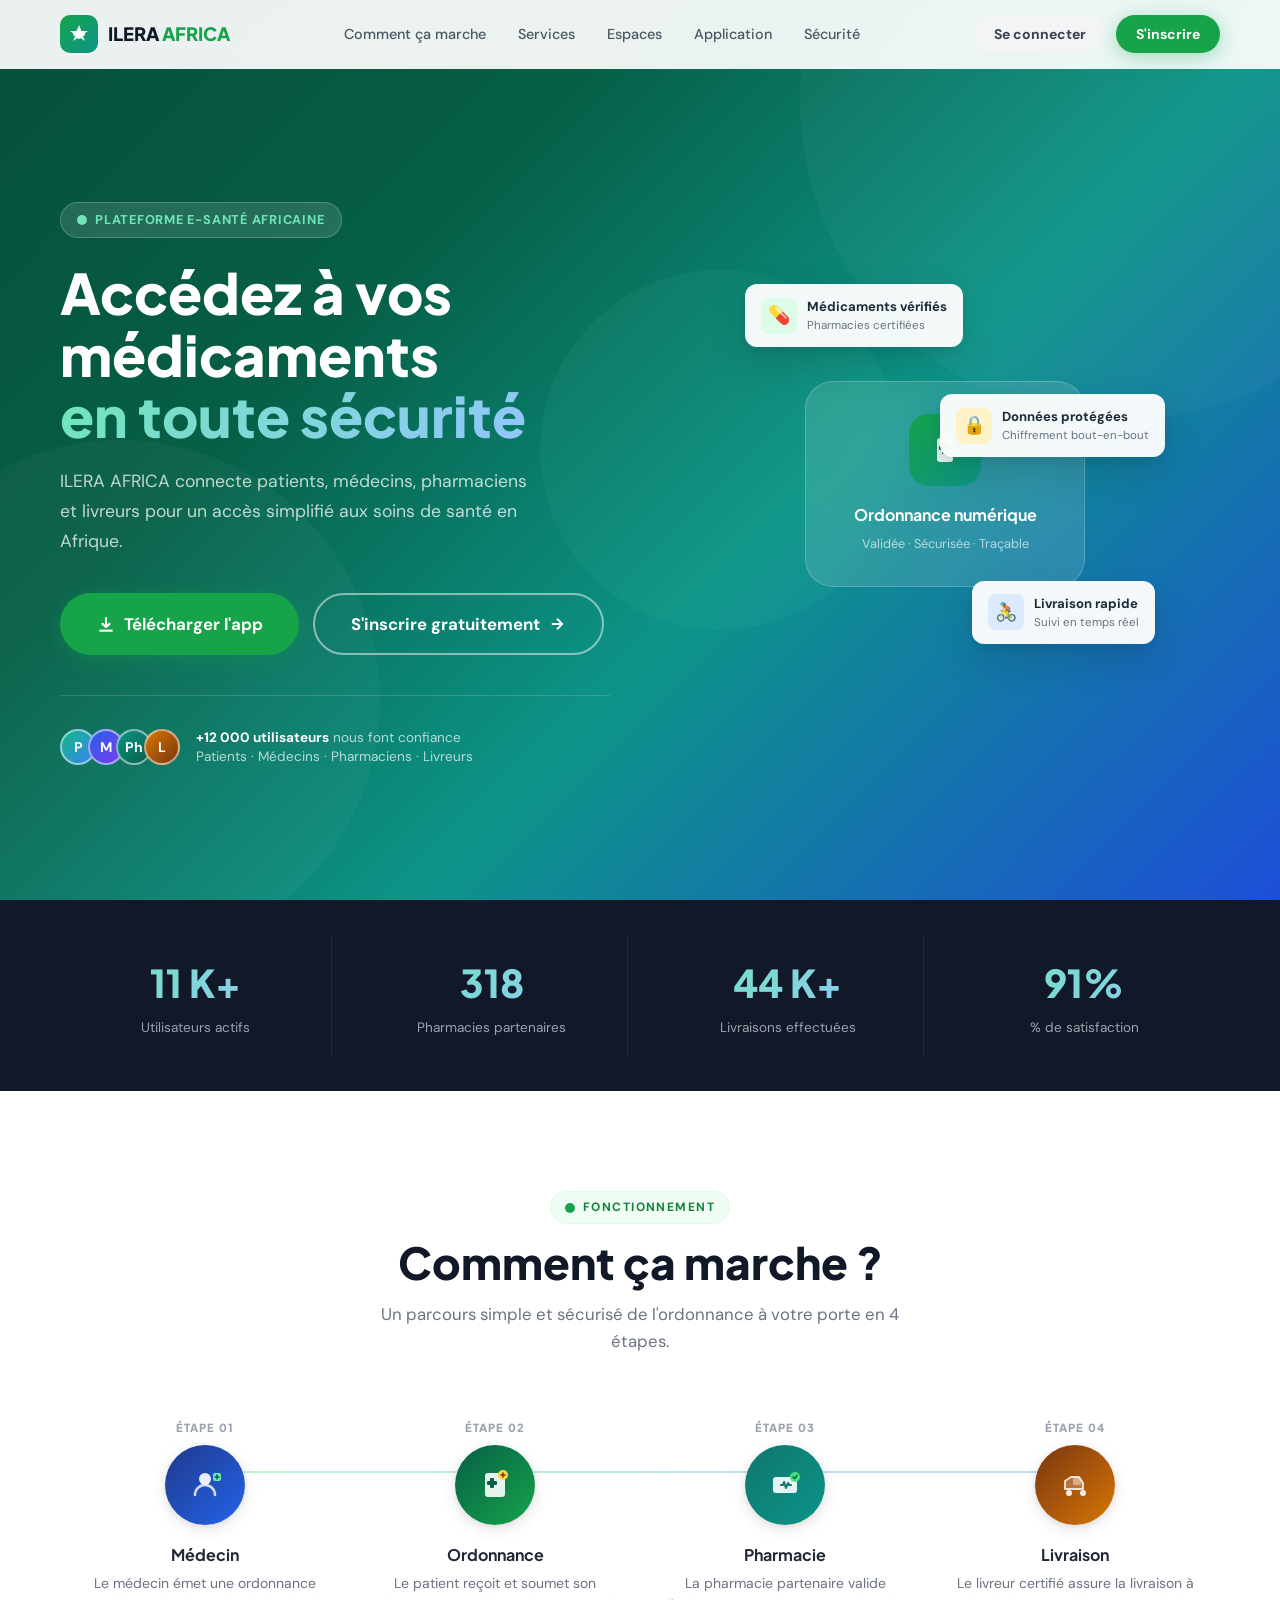
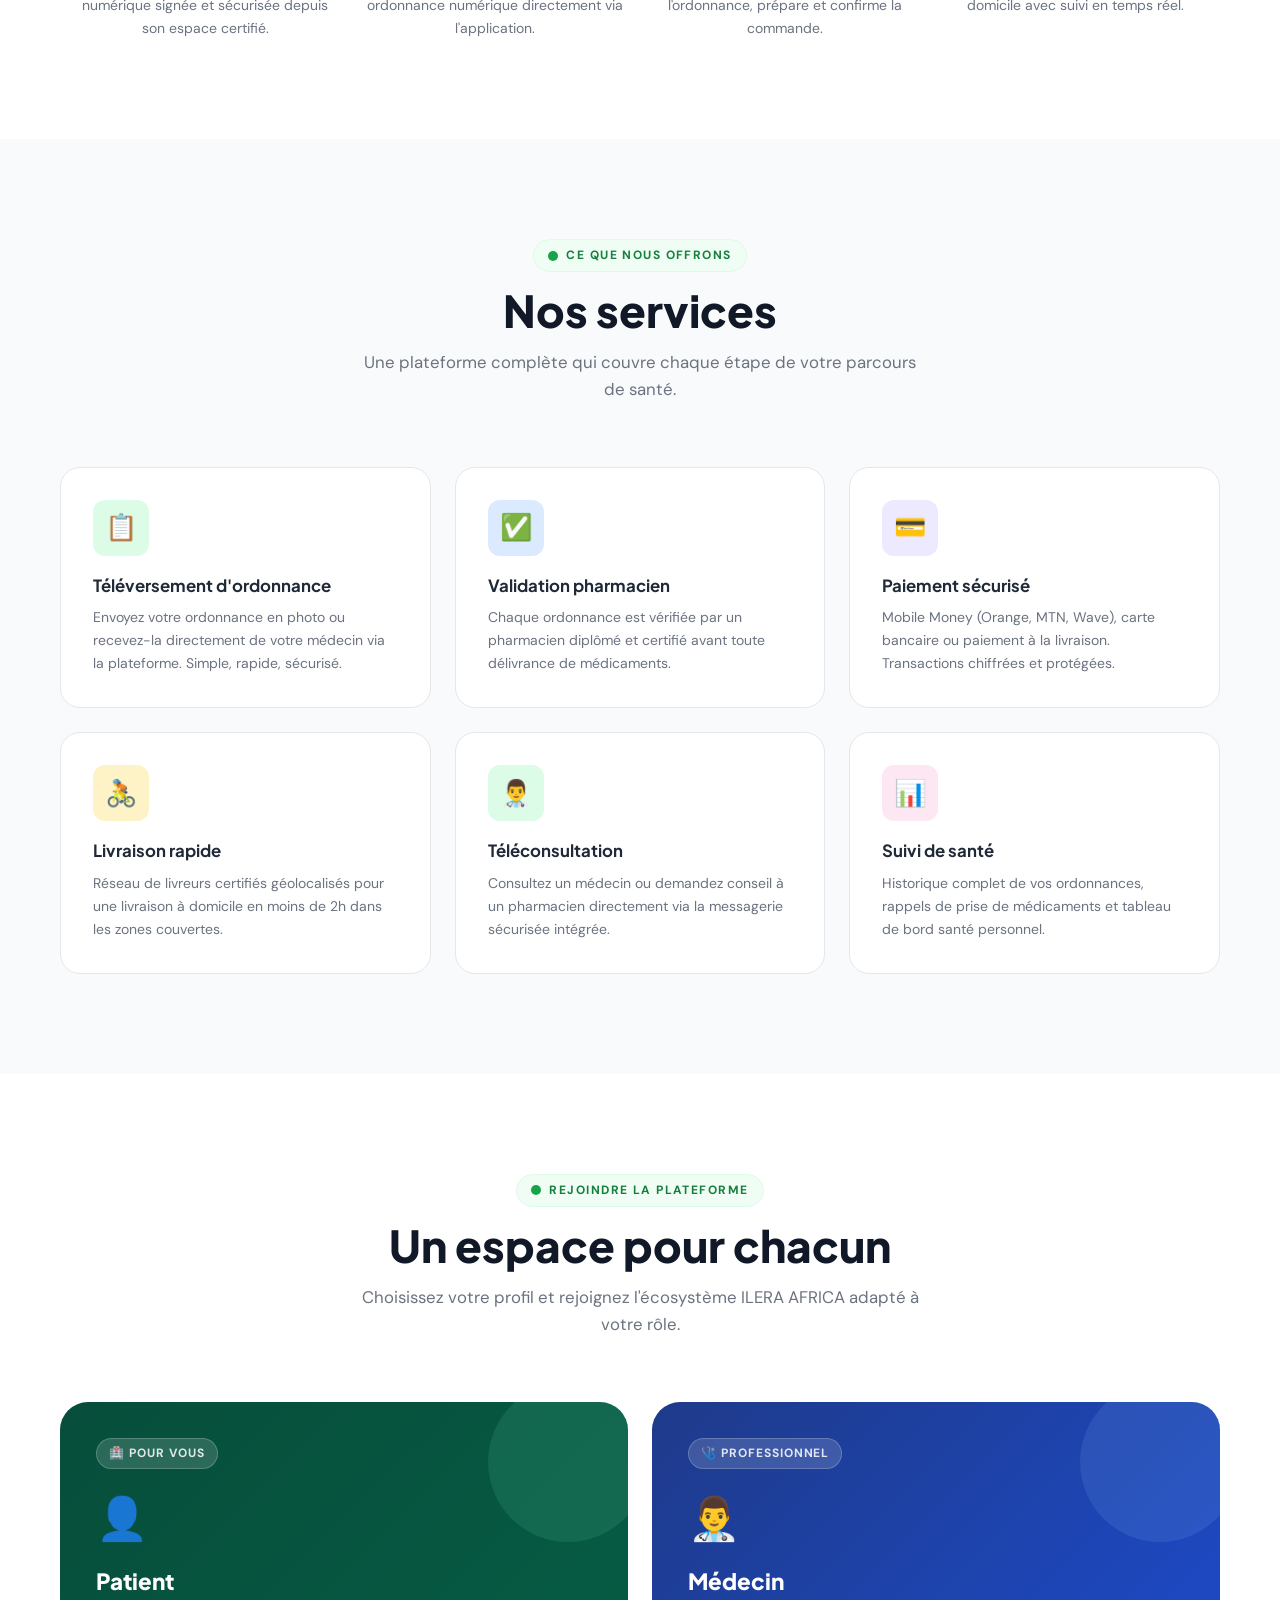
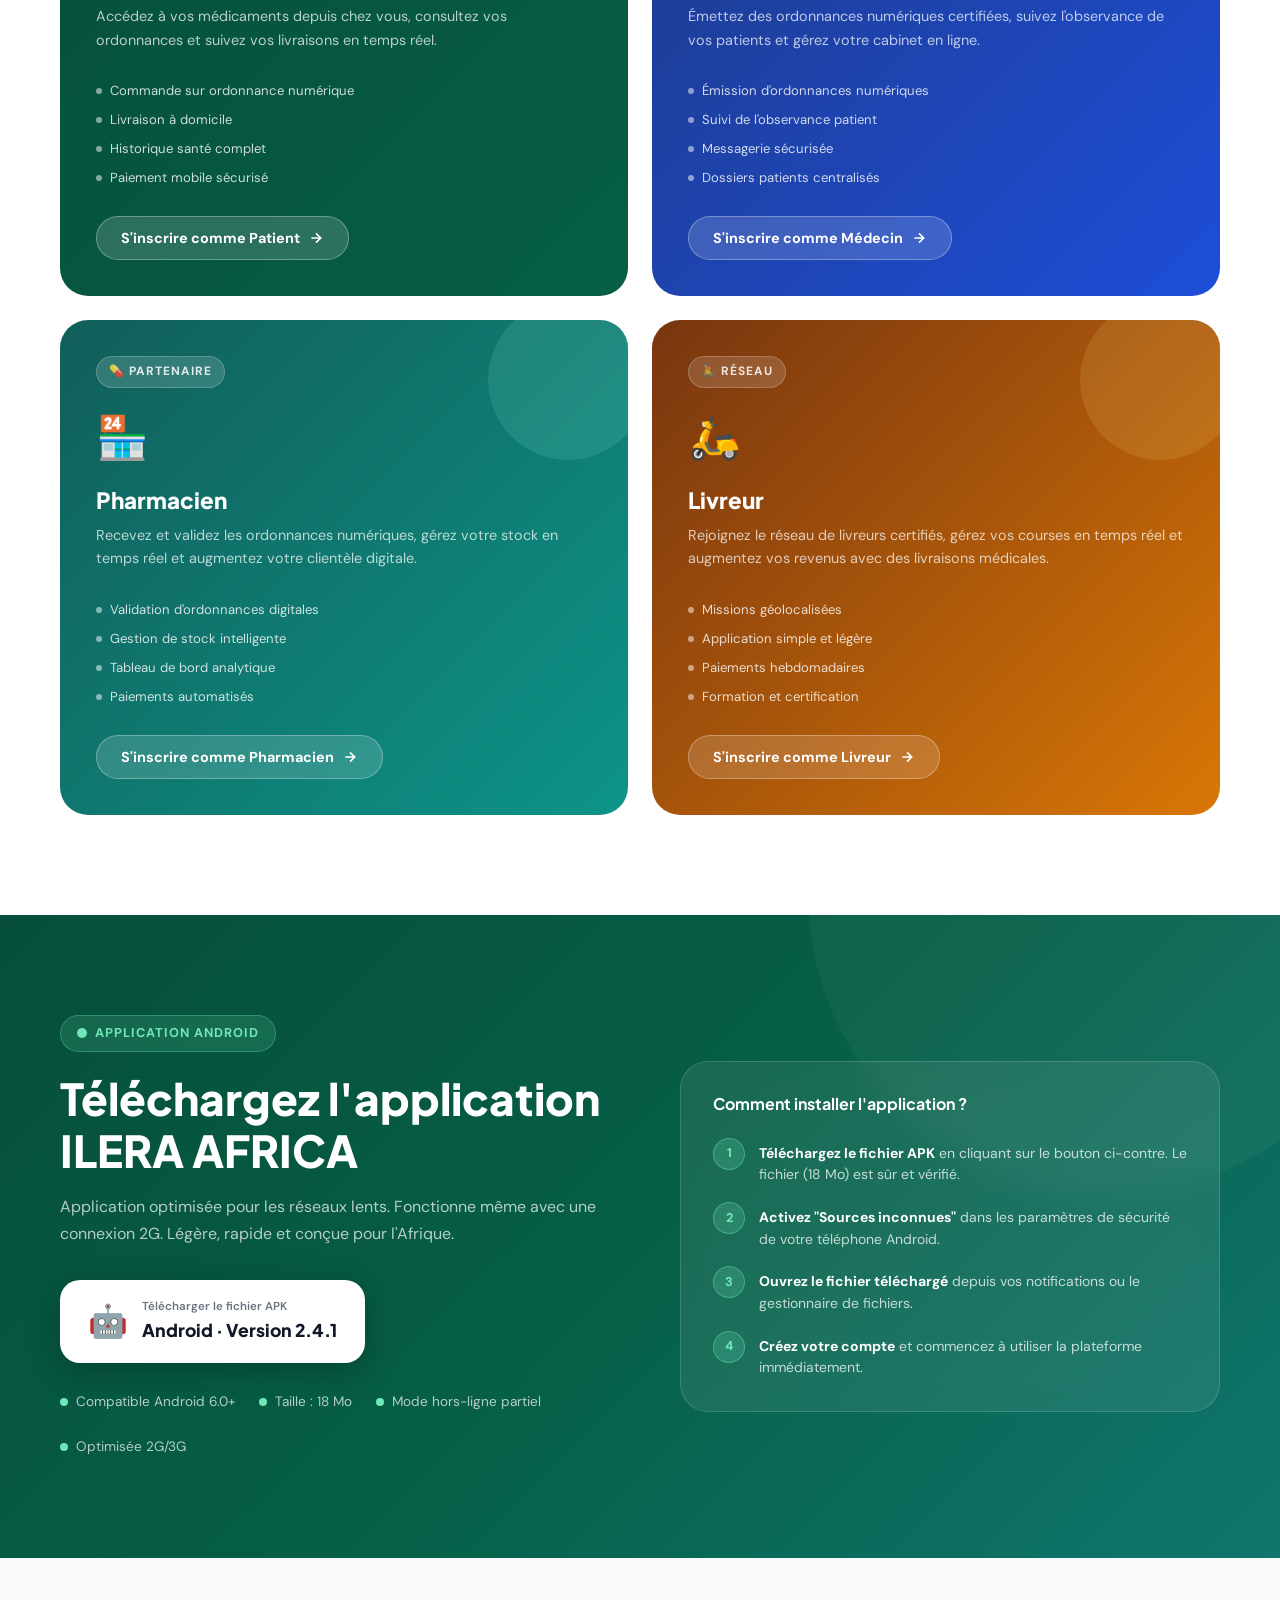
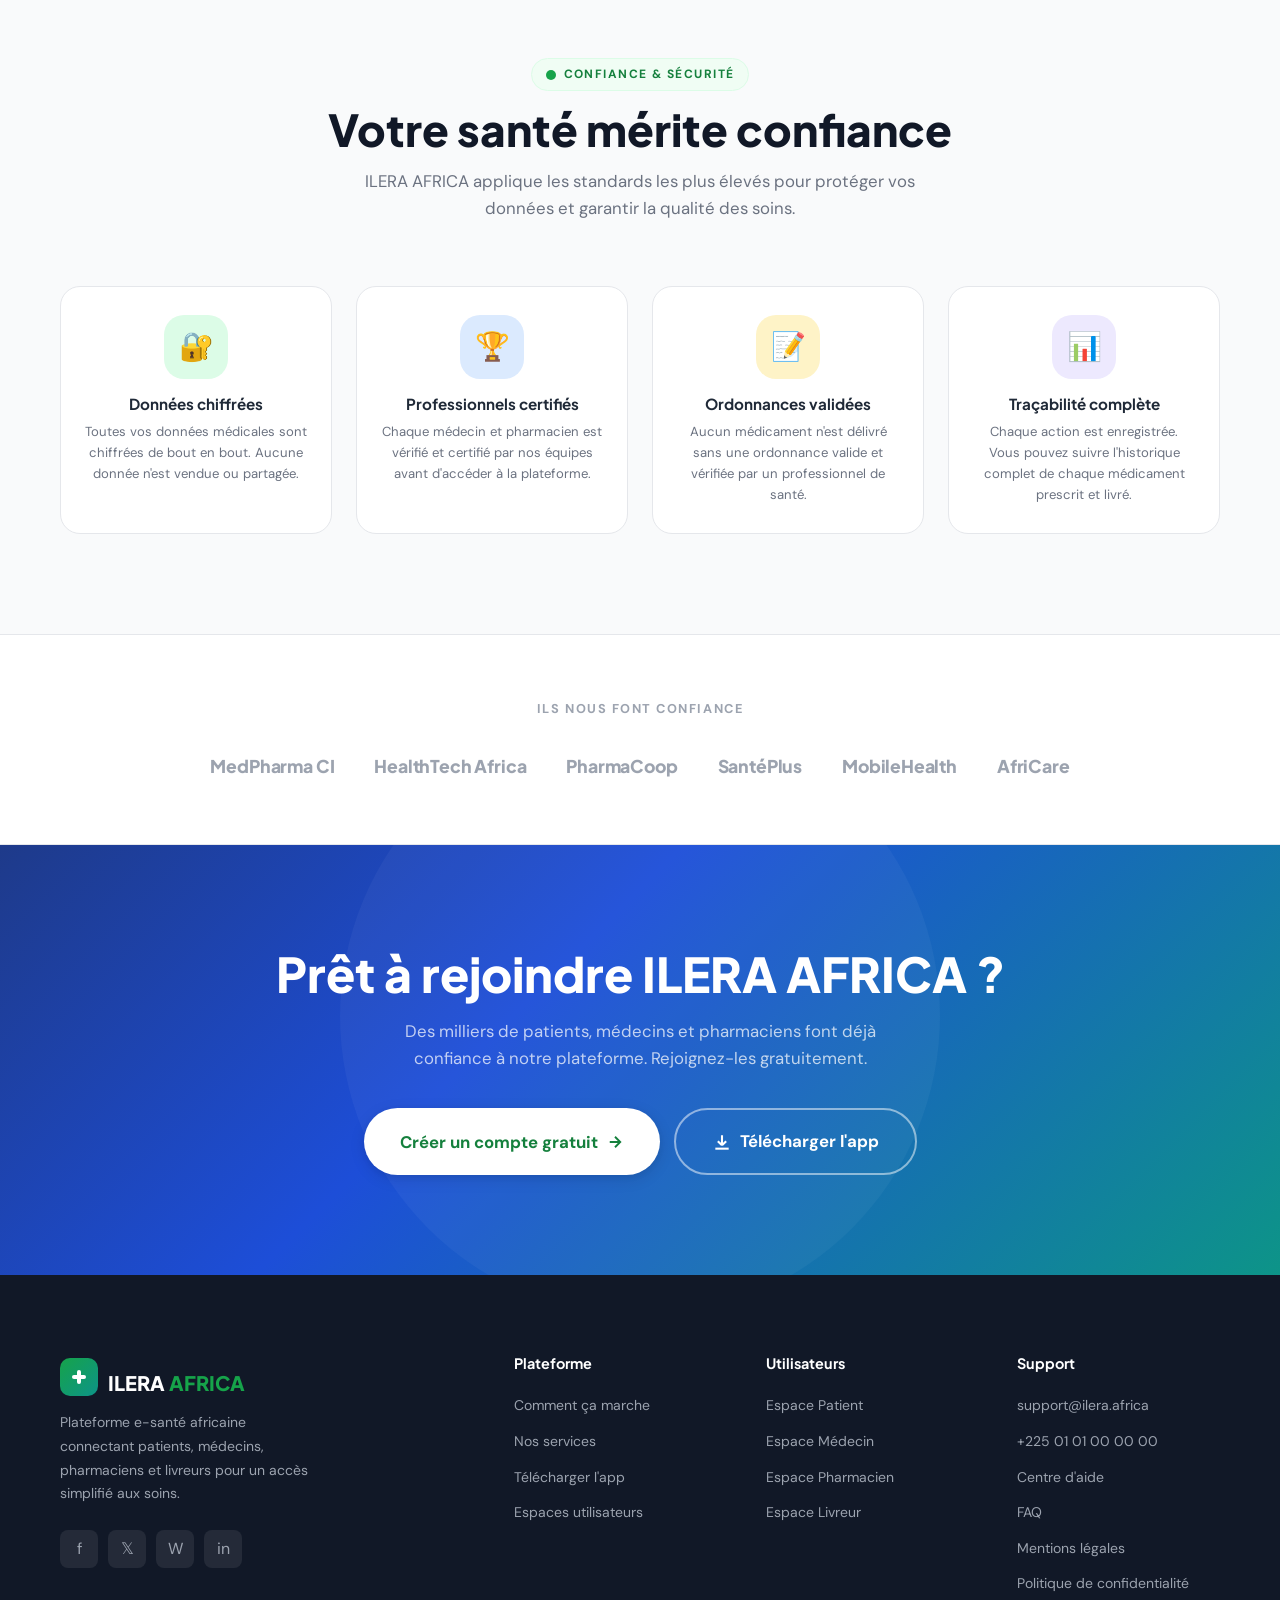
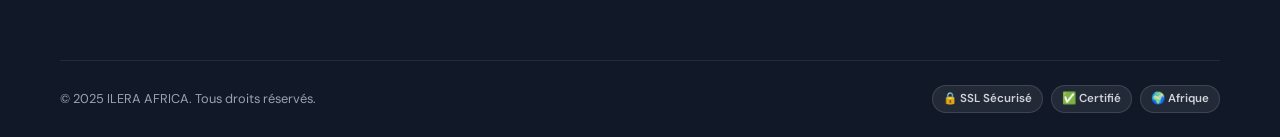
==== landing.html @ 0d3d983f "correction integree" ====
<!DOCTYPE html>
<html lang="fr">
<head>
    <meta charset="UTF-8">
    <meta name="viewport" content="width=device-width, initial-scale=1.0">
    <title>ILERA AFRICA — Votre santé, notre priorité</title>
    <meta name="description" content="Accédez à vos médicaments en toute sécurité. Plateforme e-santé africaine connectant patients, médecins, pharmaciens et livreurs.">
    <link rel="preconnect" href="https://fonts.googleapis.com">
    <link href="https://fonts.googleapis.com/css2?family=Plus+Jakarta+Sans:wght@400;500;600;700;800;900&family=DM+Sans:wght@400;500;600;700&display=swap" rel="stylesheet">
    <style>
        /* ============================================================
           DESIGN TOKENS
        ============================================================ */
        :root {
            --green-500: #16A34A;
            --green-600: #15803D;
            --green-700: #166534;
            --green-50:  #F0FDF4;
            --green-100: #DCFCE7;
            --blue-500:  #2563EB;
            --blue-600:  #1D4ED8;
            --blue-50:   #EFF6FF;
            --blue-100:  #DBEAFE;
            --teal-500:  #0D9488;
            --teal-600:  #0F766E;
            --gray-50:   #F9FAFB;
            --gray-100:  #F3F4F6;
            --gray-200:  #E5E7EB;
            --gray-300:  #D1D5DB;
            --gray-400:  #9CA3AF;
            --gray-500:  #6B7280;
            --gray-600:  #4B5563;
            --gray-700:  #374151;
            --gray-800:  #1F2937;
            --gray-900:  #111827;
            --white:     #FFFFFF;
            --shadow-sm: 0 1px 3px rgba(0,0,0,.08), 0 1px 2px rgba(0,0,0,.06);
            --shadow-md: 0 4px 16px rgba(0,0,0,.10), 0 2px 6px rgba(0,0,0,.06);
            --shadow-lg: 0 16px 40px rgba(0,0,0,.12), 0 4px 12px rgba(0,0,0,.08);
            --shadow-xl: 0 24px 64px rgba(0,0,0,.16);
            --radius-sm: 8px;
            --radius-md: 12px;
            --radius-lg: 20px;
            --radius-xl: 28px;
            --radius-full: 9999px;
            --transition: 0.25s cubic-bezier(.4,0,.2,1);
        }

        /* ============================================================
           RESET & BASE
        ============================================================ */
        *, *::before, *::after { box-sizing: border-box; margin: 0; padding: 0; }
        html { scroll-behavior: smooth; font-size: 16px; }
        body {
            font-family: 'DM Sans', sans-serif;
            color: var(--gray-800);
            background: var(--white);
            line-height: 1.6;
            -webkit-font-smoothing: antialiased;
        }
        img, svg { display: block; max-width: 100%; }
        a { text-decoration: none; color: inherit; }
        ul { list-style: none; }
        button { cursor: pointer; font-family: inherit; border: none; background: none; }

        .container {
            width: 100%;
            max-width: 1200px;
            margin: 0 auto;
            padding: 0 20px;
        }

        /* ============================================================
           TYPOGRAPHY
        ============================================================ */
        h1, h2, h3, h4 { font-family: 'Plus Jakarta Sans', sans-serif; line-height: 1.2; }
        .section-label {
            display: inline-flex; align-items: center; gap: 8px;
            font-size: 12px; font-weight: 700; letter-spacing: .12em; text-transform: uppercase;
            color: var(--green-600); background: var(--green-50);
            padding: 6px 14px; border-radius: var(--radius-full);
            border: 1px solid var(--green-100);
        }
        .section-title {
            font-size: clamp(1.75rem, 4vw, 2.75rem);
            font-weight: 800; color: var(--gray-900); margin-top: 12px;
        }
        .section-sub {
            font-size: 1.05rem; color: var(--gray-500);
            max-width: 560px; margin-top: 12px;
        }

        /* ============================================================
           BUTTONS
        ============================================================ */
        .btn {
            display: inline-flex; align-items: center; gap: 8px;
            padding: 14px 28px; border-radius: var(--radius-full);
            font-size: .95rem; font-weight: 700;
            transition: var(--transition); white-space: nowrap;
        }
        .btn-primary {
            background: var(--green-500); color: var(--white);
            box-shadow: 0 4px 20px rgba(22,163,74,.35);
        }
        .btn-primary:hover { background: var(--green-600); transform: translateY(-2px); box-shadow: 0 8px 28px rgba(22,163,74,.45); }
        .btn-outline {
            background: transparent; color: var(--white);
            border: 2px solid rgba(255,255,255,.5);
        }
        .btn-outline:hover { background: rgba(255,255,255,.12); border-color: rgba(255,255,255,.8); }
        .btn-white {
            background: var(--white); color: var(--green-600);
            box-shadow: var(--shadow-md);
        }
        .btn-white:hover { transform: translateY(-2px); box-shadow: var(--shadow-lg); }
        .btn-blue {
            background: var(--blue-500); color: var(--white);
            box-shadow: 0 4px 20px rgba(37,99,235,.35);
        }
        .btn-blue:hover { background: var(--blue-600); transform: translateY(-2px); }
        .btn-ghost {
            background: var(--gray-100); color: var(--gray-700);
        }
        .btn-ghost:hover { background: var(--gray-200); }
        .btn-sm { padding: 10px 20px; font-size: .875rem; }
        .btn-lg { padding: 18px 36px; font-size: 1.05rem; }

        /* ============================================================
           HEADER / NAVBAR
        ============================================================ */
        #header {
            position: fixed; top: 0; left: 0; right: 0; z-index: 1000;
            background: rgba(255,255,255,.92);
            backdrop-filter: blur(16px); -webkit-backdrop-filter: blur(16px);
            border-bottom: 1px solid transparent;
            transition: var(--transition);
        }
        #header.scrolled {
            border-bottom-color: var(--gray-200);
            box-shadow: var(--shadow-sm);
        }
        .nav-inner {
            display: flex; align-items: center; justify-content: space-between;
            height: 68px;
        }
        .nav-logo {
            display: flex; align-items: center; gap: 10px;
        }
        .logo-icon {
            width: 38px; height: 38px;
            background: linear-gradient(135deg, var(--green-500), var(--teal-500));
            border-radius: 10px;
            display: flex; align-items: center; justify-content: center;
        }
        .nav-wordmark {
            font-family: 'Plus Jakarta Sans', sans-serif;
            font-size: 1.15rem; font-weight: 800;
            color: var(--gray-900);
        }
        .nav-wordmark span { color: var(--green-500); }
        .nav-links {
            display: flex; align-items: center; gap: 4px;
        }
        .nav-links a {
            padding: 8px 14px; border-radius: var(--radius-sm);
            font-size: .9rem; font-weight: 500; color: var(--gray-600);
            transition: var(--transition);
        }
        .nav-links a:hover { color: var(--gray-900); background: var(--gray-100); }
        .nav-cta { display: flex; align-items: center; gap: 10px; }
        #nav-hamburger {
            display: none; width: 40px; height: 40px;
            border-radius: var(--radius-sm); background: var(--gray-100);
            align-items: center; justify-content: center; flex-direction: column; gap: 5px;
        }
        #nav-hamburger span {
            display: block; width: 20px; height: 2px;
            background: var(--gray-700); border-radius: 2px;
            transition: var(--transition);
        }
        /* Mobile menu */
        #mobile-menu {
            display: none;
            position: fixed; inset: 0; top: 68px; z-index: 999;
            background: rgba(255,255,255,.98); backdrop-filter: blur(16px);
            flex-direction: column; padding: 24px 20px;
            gap: 8px;
        }
        #mobile-menu.open { display: flex; }
        #mobile-menu a {
            padding: 14px 16px; border-radius: var(--radius-md);
            font-size: 1rem; font-weight: 600; color: var(--gray-800);
            border: 1px solid var(--gray-100);
        }
        #mobile-menu a:hover { background: var(--gray-50); }
        #mobile-menu .mobile-cta { margin-top: 12px; display: flex; flex-direction: column; gap: 10px; }

        /* ============================================================
           HERO
        ============================================================ */
        #hero {
            min-height: 100vh;
            background: linear-gradient(135deg, #064E3B 0%, #065F46 30%, #0D9488 60%, #1D4ED8 100%);
            display: flex; align-items: center;
            padding-top: 68px; position: relative; overflow: hidden;
        }
        .hero-bg-shapes {
            position: absolute; inset: 0; pointer-events: none;
        }
        .hero-inner {
            display: grid; grid-template-columns: 1fr 1fr;
            gap: 60px; align-items: center;
            padding: 80px 0;
            position: relative; z-index: 1;
        }
        .hero-badge {
            display: inline-flex; align-items: center; gap: 8px;
            background: rgba(255,255,255,.12); border: 1px solid rgba(255,255,255,.2);
            color: #6EE7B7; padding: 7px 16px; border-radius: var(--radius-full);
            font-size: .8rem; font-weight: 700; letter-spacing: .06em; text-transform: uppercase;
            margin-bottom: 24px;
        }
        .hero-title {
            font-size: clamp(2rem, 5vw, 3.5rem);
            font-weight: 900; color: var(--white); line-height: 1.1;
            margin-bottom: 20px;
        }
        .hero-title .highlight {
            background: linear-gradient(135deg, #6EE7B7, #93C5FD);
            -webkit-background-clip: text; -webkit-text-fill-color: transparent;
            background-clip: text;
        }
        .hero-sub {
            font-size: 1.1rem; color: rgba(255,255,255,.75);
            max-width: 480px; line-height: 1.7; margin-bottom: 36px;
        }
        .hero-actions { display: flex; gap: 14px; flex-wrap: wrap; }
        .hero-trust {
            display: flex; align-items: center; gap: 16px;
            margin-top: 40px; padding-top: 32px;
            border-top: 1px solid rgba(255,255,255,.15);
        }
        .trust-avatars {
            display: flex;
        }
        .trust-avatar {
            width: 36px; height: 36px; border-radius: 50%;
            background: linear-gradient(135deg, #10B981, #3B82F6);
            border: 2px solid rgba(255,255,255,.5);
            margin-left: -8px; display: flex; align-items: center; justify-content: center;
            font-size: 14px; color: white; font-weight: 700;
        }
        .trust-avatar:first-child { margin-left: 0; }
        .trust-text { font-size: .85rem; color: rgba(255,255,255,.7); line-height: 1.4; }
        .trust-text strong { color: white; font-weight: 700; }
        /* Hero illustration */
        .hero-visual {
            display: flex; justify-content: center; align-items: center;
        }
        .hero-card-group {
            position: relative; width: 400px; height: 440px;
        }
        .hero-main-card {
            position: absolute; top: 50%; left: 50%; transform: translate(-50%, -50%);
            background: rgba(255,255,255,.12); backdrop-filter: blur(20px);
            border: 1px solid rgba(255,255,255,.2);
            border-radius: var(--radius-xl); padding: 32px;
            width: 280px; text-align: center;
        }
        .hero-card-icon {
            width: 72px; height: 72px; border-radius: var(--radius-lg);
            background: linear-gradient(135deg, var(--green-500), var(--teal-500));
            margin: 0 auto 16px; display: flex; align-items: center; justify-content: center;
        }
        .hero-card-title {
            font-family: 'Plus Jakarta Sans', sans-serif;
            font-size: 1rem; font-weight: 700; color: white; margin-bottom: 6px;
        }
        .hero-card-sub { font-size: .8rem; color: rgba(255,255,255,.65); }
        .hero-float-card {
            position: absolute;
            background: rgba(255,255,255,.95); backdrop-filter: blur(12px);
            border-radius: var(--radius-md); padding: 12px 16px;
            box-shadow: var(--shadow-lg);
            display: flex; align-items: center; gap: 10px;
            white-space: nowrap;
        }
        .hero-float-card .fc-icon {
            width: 36px; height: 36px; border-radius: var(--radius-sm);
            display: flex; align-items: center; justify-content: center;
            font-size: 18px; flex-shrink: 0;
        }
        .hero-float-card .fc-text { font-size: .8rem; }
        .hero-float-card .fc-title { font-weight: 700; color: var(--gray-800); font-size: .82rem; }
        .hero-float-card .fc-sub { color: var(--gray-500); font-size: .72rem; }
        .fc1 { top: 20px; left: 0; animation: float1 4s ease-in-out infinite; }
        .fc2 { bottom: 60px; right: -10px; animation: float2 5s ease-in-out infinite; }
        .fc3 { top: 130px; right: -20px; animation: float3 4.5s ease-in-out infinite; }
        @keyframes float1 { 0%,100%{transform:translateY(0)} 50%{transform:translateY(-10px)} }
        @keyframes float2 { 0%,100%{transform:translateY(0)} 50%{transform:translateY(-8px)} }
        @keyframes float3 { 0%,100%{transform:translateY(0)} 50%{transform:translateY(-12px)} }

        /* ============================================================
           STATS BAR
        ============================================================ */
        #stats-bar {
            background: var(--gray-900);
            padding: 36px 0;
        }
        .stats-grid {
            display: grid; grid-template-columns: repeat(4, 1fr);
            gap: 24px;
        }
        .stat-item {
            text-align: center; padding: 16px;
            border-right: 1px solid rgba(255,255,255,.08);
        }
        .stat-item:last-child { border-right: none; }
        .stat-num {
            font-family: 'Plus Jakarta Sans', sans-serif;
            font-size: clamp(1.75rem, 3vw, 2.5rem);
            font-weight: 900; color: white;
            background: linear-gradient(135deg, #6EE7B7, #93C5FD);
            -webkit-background-clip: text; -webkit-text-fill-color: transparent;
            background-clip: text;
        }
        .stat-label { font-size: .85rem; color: var(--gray-400); margin-top: 4px; }

        /* ============================================================
           HOW IT WORKS
        ============================================================ */
        #how-it-works {
            padding: 100px 0; background: var(--white);
        }
        .section-header { text-align: center; margin-bottom: 64px; }
        .section-header .section-sub { margin: 12px auto 0; }
        .steps-grid {
            display: grid; grid-template-columns: repeat(4, 1fr);
            gap: 0; position: relative;
        }
        .steps-grid::before {
            content: '';
            position: absolute; top: 52px; left: calc(12.5% + 28px); right: calc(12.5% + 28px);
            height: 2px; background: linear-gradient(90deg, var(--green-200, #BBF7D0), var(--blue-200, #BFDBFE));
            z-index: 0;
        }
        .step-card {
            display: flex; flex-direction: column; align-items: center;
            text-align: center; padding: 0 16px; position: relative; z-index: 1;
        }
        .step-num {
            font-family: 'Plus Jakarta Sans', sans-serif;
            font-size: .7rem; font-weight: 800; letter-spacing: .1em;
            color: var(--gray-400); text-transform: uppercase; margin-bottom: 8px;
        }
        .step-icon-wrap {
            width: 80px; height: 80px; border-radius: 50%;
            display: flex; align-items: center; justify-content: center;
            margin-bottom: 20px; position: relative;
            box-shadow: var(--shadow-md);
            transition: var(--transition);
        }
        .step-card:hover .step-icon-wrap { transform: translateY(-4px); box-shadow: var(--shadow-lg); }
        .step-title {
            font-family: 'Plus Jakarta Sans', sans-serif;
            font-size: 1rem; font-weight: 700; color: var(--gray-800); margin-bottom: 8px;
        }
        .step-desc { font-size: .875rem; color: var(--gray-500); line-height: 1.6; }

        /* ============================================================
           SERVICES
        ============================================================ */
        #services {
            padding: 100px 0;
            background: var(--gray-50);
        }
        .services-grid {
            display: grid; grid-template-columns: repeat(3, 1fr);
            gap: 24px; margin-top: 0;
        }
        .service-card {
            background: var(--white); border-radius: var(--radius-lg);
            padding: 32px; border: 1px solid var(--gray-200);
            transition: var(--transition);
            position: relative; overflow: hidden;
        }
        .service-card::before {
            content: ''; position: absolute; top: 0; left: 0; right: 0; height: 3px;
            opacity: 0; transition: var(--transition);
        }
        .service-card:hover {
            transform: translateY(-6px); box-shadow: var(--shadow-lg);
            border-color: transparent;
        }
        .service-card:hover::before { opacity: 1; }
        .sc-green::before { background: linear-gradient(90deg, var(--green-500), var(--teal-500)); }
        .sc-blue::before { background: linear-gradient(90deg, var(--blue-500), var(--teal-500)); }
        .sc-purple::before { background: linear-gradient(90deg, #7C3AED, var(--blue-500)); }
        .service-icon {
            width: 56px; height: 56px; border-radius: var(--radius-md);
            display: flex; align-items: center; justify-content: center;
            margin-bottom: 20px; font-size: 26px;
        }
        .service-title {
            font-family: 'Plus Jakarta Sans', sans-serif;
            font-size: 1.05rem; font-weight: 700; color: var(--gray-800); margin-bottom: 10px;
        }
        .service-desc { font-size: .875rem; color: var(--gray-500); line-height: 1.65; }

        /* ============================================================
           USERS / ESPACES
        ============================================================ */
        #users {
            padding: 100px 0; background: var(--white);
        }
        .users-grid {
            display: grid; grid-template-columns: repeat(2, 1fr);
            gap: 24px;
        }
        .user-card {
            border-radius: var(--radius-xl); padding: 36px;
            position: relative; overflow: hidden;
            transition: var(--transition);
        }
        .user-card:hover { transform: translateY(-4px); box-shadow: var(--shadow-xl); }
        .uc-patient  { background: linear-gradient(135deg, #064E3B 0%, #065F46 100%); }
        .uc-medecin  { background: linear-gradient(135deg, #1E3A8A 0%, #1D4ED8 100%); }
        .uc-pharmacien { background: linear-gradient(135deg, #115E59 0%, #0D9488 100%); }
        .uc-livreur  { background: linear-gradient(135deg, #78350F 0%, #D97706 100%); }
        .uc-bg-shape {
            position: absolute; right: -20px; top: -20px;
            width: 160px; height: 160px; border-radius: 50%;
            opacity: .12;
        }
        .uc-patient  .uc-bg-shape { background: #6EE7B7; }
        .uc-medecin  .uc-bg-shape { background: #93C5FD; }
        .uc-pharmacien .uc-bg-shape { background: #99F6E4; }
        .uc-livreur  .uc-bg-shape { background: #FDE68A; }
        .uc-badge {
            display: inline-flex; align-items: center; gap: 6px;
            background: rgba(255,255,255,.15); border: 1px solid rgba(255,255,255,.2);
            color: rgba(255,255,255,.85); padding: 5px 12px;
            border-radius: var(--radius-full); font-size: .75rem; font-weight: 700;
            letter-spacing: .08em; text-transform: uppercase; margin-bottom: 16px;
        }
        .uc-icon {
            font-size: 42px; margin-bottom: 16px; display: block;
        }
        .uc-title {
            font-family: 'Plus Jakarta Sans', sans-serif;
            font-size: 1.4rem; font-weight: 800; color: white; margin-bottom: 10px;
        }
        .uc-desc {
            font-size: .9rem; color: rgba(255,255,255,.72); line-height: 1.65;
            margin-bottom: 28px;
        }
        .uc-features {
            display: flex; flex-direction: column; gap: 8px; margin-bottom: 28px;
        }
        .uc-feature {
            display: flex; align-items: center; gap: 8px;
            font-size: .82rem; color: rgba(255,255,255,.8);
        }
        .uc-feature-dot {
            width: 6px; height: 6px; border-radius: 50%;
            background: rgba(255,255,255,.5); flex-shrink: 0;
        }
        .btn-register {
            display: inline-flex; align-items: center; gap: 8px;
            background: rgba(255,255,255,.15); border: 1.5px solid rgba(255,255,255,.3);
            color: white; padding: 12px 24px; border-radius: var(--radius-full);
            font-size: .9rem; font-weight: 700; transition: var(--transition);
        }
        .btn-register:hover { background: rgba(255,255,255,.25); border-color: rgba(255,255,255,.6); }

        /* ============================================================
           APP DOWNLOAD
        ============================================================ */
        #download {
            padding: 100px 0;
            background: linear-gradient(135deg, #064E3B 0%, #065F46 50%, #0F766E 100%);
            position: relative; overflow: hidden;
        }
        #download::before {
            content: '';
            position: absolute; top: -50%; right: -10%;
            width: 600px; height: 600px; border-radius: 50%;
            background: rgba(255,255,255,.04);
        }
        .download-inner {
            display: grid; grid-template-columns: 1fr 1fr;
            gap: 80px; align-items: center; position: relative; z-index: 1;
        }
        .download-tag {
            display: inline-flex; align-items: center; gap: 8px;
            background: rgba(110,231,183,.15); border: 1px solid rgba(110,231,183,.3);
            color: #6EE7B7; padding: 7px 16px; border-radius: var(--radius-full);
            font-size: .8rem; font-weight: 700; letter-spacing: .08em;
            text-transform: uppercase; margin-bottom: 20px;
        }
        .download-title {
            font-family: 'Plus Jakarta Sans', sans-serif;
            font-size: clamp(1.75rem, 3.5vw, 2.75rem);
            font-weight: 800; color: white; line-height: 1.2; margin-bottom: 16px;
        }
        .download-sub {
            font-size: 1rem; color: rgba(255,255,255,.7);
            line-height: 1.7; margin-bottom: 32px;
        }
        .download-btn {
            display: inline-flex; align-items: center; gap: 14px;
            background: white; border-radius: var(--radius-lg);
            padding: 16px 28px; transition: var(--transition);
            box-shadow: 0 8px 32px rgba(0,0,0,.25); margin-bottom: 28px;
        }
        .download-btn:hover { transform: translateY(-3px); box-shadow: 0 16px 48px rgba(0,0,0,.35); }
        .download-btn-icon { font-size: 32px; }
        .download-btn-text .btn-label { font-size: .72rem; color: var(--gray-500); font-weight: 600; }
        .download-btn-text .btn-store { font-family: 'Plus Jakarta Sans', sans-serif; font-size: 1.1rem; font-weight: 800; color: var(--gray-900); }
        .download-specs {
            display: flex; gap: 24px; flex-wrap: wrap;
        }
        .spec-item {
            display: flex; align-items: center; gap: 8px;
            font-size: .85rem; color: rgba(255,255,255,.7);
        }
        .spec-dot { width: 8px; height: 8px; border-radius: 50%; background: #6EE7B7; flex-shrink: 0; }
        /* Install steps */
        .install-card {
            background: rgba(255,255,255,.08); backdrop-filter: blur(12px);
            border: 1px solid rgba(255,255,255,.15);
            border-radius: var(--radius-xl); padding: 32px;
        }
        .install-title {
            font-family: 'Plus Jakarta Sans', sans-serif;
            font-size: 1rem; font-weight: 700; color: white; margin-bottom: 24px;
        }
        .install-steps { display: flex; flex-direction: column; gap: 16px; }
        .install-step {
            display: flex; align-items: flex-start; gap: 14px;
        }
        .install-step-num {
            width: 32px; height: 32px; border-radius: 50%;
            background: rgba(110,231,183,.2); border: 1.5px solid rgba(110,231,183,.4);
            display: flex; align-items: center; justify-content: center;
            font-size: .8rem; font-weight: 800; color: #6EE7B7; flex-shrink: 0;
        }
        .install-step-text { font-size: .875rem; color: rgba(255,255,255,.75); line-height: 1.55; padding-top: 5px; }
        .install-step-text strong { color: white; }

        /* ============================================================
           TRUST / SÉCURITÉ
        ============================================================ */
        #trust {
            padding: 100px 0; background: var(--gray-50);
        }
        .trust-grid {
            display: grid; grid-template-columns: repeat(4, 1fr);
            gap: 24px; margin-top: 64px;
        }
        .trust-card {
            background: var(--white); border-radius: var(--radius-lg);
            padding: 28px 24px; text-align: center;
            border: 1px solid var(--gray-200);
            transition: var(--transition);
        }
        .trust-card:hover { transform: translateY(-4px); box-shadow: var(--shadow-lg); border-color: var(--gray-100); }
        .trust-icon {
            width: 64px; height: 64px; border-radius: var(--radius-lg);
            display: flex; align-items: center; justify-content: center;
            font-size: 28px; margin: 0 auto 16px;
        }
        .trust-card-title {
            font-family: 'Plus Jakarta Sans', sans-serif;
            font-size: .95rem; font-weight: 700; color: var(--gray-800); margin-bottom: 8px;
        }
        .trust-card-desc { font-size: .82rem; color: var(--gray-500); line-height: 1.6; }

        /* ============================================================
           TESTIMONIALS / PARTENAIRES
        ============================================================ */
        #partners {
            padding: 64px 0; background: var(--white);
            border-top: 1px solid var(--gray-200);
            border-bottom: 1px solid var(--gray-200);
        }
        .partners-label {
            text-align: center; font-size: .8rem; font-weight: 700;
            text-transform: uppercase; letter-spacing: .12em; color: var(--gray-400);
            margin-bottom: 32px;
        }
        .partners-logos {
            display: flex; align-items: center; justify-content: center;
            gap: 40px; flex-wrap: wrap;
        }
        .partner-logo {
            height: 36px; opacity: .45; transition: var(--transition);
            filter: grayscale(1);
        }
        .partner-logo:hover { opacity: .8; filter: grayscale(0); }
        /* Simulated partner logos using text */
        .partner-text {
            font-family: 'Plus Jakarta Sans', sans-serif;
            font-size: 1.1rem; font-weight: 800; color: var(--gray-400);
            letter-spacing: -.01em; transition: var(--transition);
        }
        .partner-text:hover { color: var(--green-500); }

        /* ============================================================
           CTA FINAL
        ============================================================ */
        #cta-final {
            padding: 100px 0;
            background: linear-gradient(135deg, #1E3A8A 0%, #1D4ED8 40%, #0D9488 100%);
            text-align: center; position: relative; overflow: hidden;
        }
        #cta-final::before {
            content: '';
            position: absolute; top: -30%; left: 50%; transform: translateX(-50%);
            width: 600px; height: 600px; border-radius: 50%;
            background: rgba(255,255,255,.04);
        }
        .cta-final-inner { position: relative; z-index: 1; }
        .cta-final-title {
            font-family: 'Plus Jakarta Sans', sans-serif;
            font-size: clamp(1.75rem, 4vw, 3rem);
            font-weight: 900; color: white; margin-bottom: 16px;
        }
        .cta-final-sub {
            font-size: 1.05rem; color: rgba(255,255,255,.72);
            max-width: 500px; margin: 0 auto 36px;
        }
        .cta-final-actions { display: flex; gap: 14px; justify-content: center; flex-wrap: wrap; }

        /* ============================================================
           FOOTER
        ============================================================ */
        #footer {
            background: var(--gray-900); color: var(--gray-400);
            padding: 80px 0 0;
        }
        .footer-grid {
            display: grid; grid-template-columns: 2fr 1fr 1fr 1fr;
            gap: 48px; padding-bottom: 64px;
        }
        .footer-brand .nav-wordmark { color: white; font-size: 1.25rem; margin-top: 12px; }
        .footer-brand p {
            font-size: .875rem; line-height: 1.7; margin-top: 12px; max-width: 260px;
        }
        .footer-social {
            display: flex; gap: 10px; margin-top: 24px;
        }
        .social-btn {
            width: 38px; height: 38px; border-radius: var(--radius-sm);
            background: rgba(255,255,255,.08); display: flex; align-items: center; justify-content: center;
            font-size: 16px; transition: var(--transition);
        }
        .social-btn:hover { background: var(--green-500); }
        .footer-col h4 {
            font-family: 'Plus Jakarta Sans', sans-serif;
            font-size: .9rem; font-weight: 700; color: white; margin-bottom: 20px;
        }
        .footer-col ul { display: flex; flex-direction: column; gap: 10px; }
        .footer-col a {
            font-size: .875rem; transition: var(--transition);
        }
        .footer-col a:hover { color: var(--green-500); }
        .footer-bottom {
            border-top: 1px solid rgba(255,255,255,.08);
            padding: 24px 0; display: flex; align-items: center; justify-content: space-between;
            font-size: .8rem; flex-wrap: wrap; gap: 12px;
        }
        .footer-badges {
            display: flex; gap: 8px;
        }
        .footer-badge {
            background: rgba(255,255,255,.08); border: 1px solid rgba(255,255,255,.12);
            color: var(--gray-300); padding: 4px 10px; border-radius: var(--radius-full);
            font-size: .72rem; font-weight: 600;
        }

        /* ============================================================
           FLOATING CTA BAR (mobile)
        ============================================================ */
        #floating-cta {
            display: none;
            position: fixed; bottom: 0; left: 0; right: 0; z-index: 900;
            background: rgba(255,255,255,.97); backdrop-filter: blur(16px);
            padding: 12px 20px; box-shadow: 0 -4px 24px rgba(0,0,0,.12);
            border-top: 1px solid var(--gray-200);
        }
        .floating-cta-inner {
            display: flex; gap: 10px;
        }
        .floating-cta-inner .btn {
            flex: 1; justify-content: center; padding: 13px;
        }

        /* ============================================================
           SCROLL ANIMATIONS
        ============================================================ */
        .reveal {
            opacity: 0; transform: translateY(24px);
            transition: opacity .6s ease, transform .6s ease;
        }
        .reveal.visible { opacity: 1; transform: none; }
        .reveal-delay-1 { transition-delay: .1s; }
        .reveal-delay-2 { transition-delay: .2s; }
        .reveal-delay-3 { transition-delay: .3s; }
        .reveal-delay-4 { transition-delay: .4s; }

        /* ============================================================
           MODAL INSCRIPTION
        ============================================================ */
        .modal-overlay {
            display: none; position: fixed; inset: 0; z-index: 2000;
            background: rgba(0,0,0,.6); backdrop-filter: blur(6px);
            align-items: center; justify-content: center; padding: 20px;
        }
        .modal-overlay.open { display: flex; }
        .modal-box {
            background: white; border-radius: var(--radius-xl);
            padding: 40px; max-width: 480px; width: 100%;
            box-shadow: var(--shadow-xl);
            position: relative; animation: modalIn .3s ease;
        }
        @keyframes modalIn { from { opacity:0; transform: scale(.95) translateY(16px); } to { opacity:1; transform: none; } }
        .modal-close {
            position: absolute; top: 16px; right: 16px;
            width: 36px; height: 36px; border-radius: 50%;
            background: var(--gray-100); display: flex; align-items: center; justify-content: center;
            font-size: 18px; cursor: pointer; transition: var(--transition);
        }
        .modal-close:hover { background: var(--gray-200); }
        .modal-title {
            font-family: 'Plus Jakarta Sans', sans-serif;
            font-size: 1.4rem; font-weight: 800; color: var(--gray-900); margin-bottom: 6px;
        }
        .modal-sub { font-size: .9rem; color: var(--gray-500); margin-bottom: 28px; }
        .form-group { margin-bottom: 16px; }
        .form-label {
            display: block; font-size: .85rem; font-weight: 600;
            color: var(--gray-700); margin-bottom: 6px;
        }
        .form-input {
            width: 100%; padding: 12px 16px;
            border: 1.5px solid var(--gray-200); border-radius: var(--radius-md);
            font-size: .9rem; font-family: inherit; color: var(--gray-800);
            transition: var(--transition);
        }
        .form-input:focus { outline: none; border-color: var(--green-500); box-shadow: 0 0 0 3px rgba(22,163,74,.1); }
        .role-selector {
            display: grid; grid-template-columns: repeat(2, 1fr); gap: 10px; margin-bottom: 20px;
        }
        .role-btn {
            padding: 12px; border-radius: var(--radius-md);
            border: 2px solid var(--gray-200); background: white;
            font-size: .85rem; font-weight: 600; color: var(--gray-600);
            cursor: pointer; transition: var(--transition); text-align: center;
        }
        .role-btn:hover { border-color: var(--green-300, #86EFAC); background: var(--green-50); }
        .role-btn.selected { border-color: var(--green-500); background: var(--green-50); color: var(--green-700); }
        .form-submit {
            width: 100%; padding: 14px; border-radius: var(--radius-full);
            background: var(--green-500); color: white;
            font-size: .95rem; font-weight: 700; cursor: pointer;
            transition: var(--transition); border: none; font-family: inherit;
        }
        .form-submit:hover { background: var(--green-600); transform: translateY(-1px); }

        /* ============================================================
           RESPONSIVE
        ============================================================ */
        @media (max-width: 1024px) {
            .steps-grid { grid-template-columns: repeat(2, 1fr); gap: 40px; }
            .steps-grid::before { display: none; }
            .services-grid { grid-template-columns: repeat(2, 1fr); }
            .trust-grid { grid-template-columns: repeat(2, 1fr); }
            .footer-grid { grid-template-columns: 1fr 1fr; gap: 40px; }
        }
        @media (max-width: 768px) {
            .nav-links, .nav-cta { display: none; }
            #nav-hamburger { display: flex; }
            .hero-inner { grid-template-columns: 1fr; text-align: center; padding: 60px 0 80px; gap: 48px; }
            .hero-visual { order: -1; }
            .hero-card-group { width: 300px; height: 320px; }
            .hero-main-card { width: 220px; }
            .hero-trust { justify-content: center; }
            .hero-actions { justify-content: center; }
            .fc3 { display: none; }
            .stats-grid { grid-template-columns: repeat(2, 1fr); }
            .stat-item { border-right: none; border-bottom: 1px solid rgba(255,255,255,.08); }
            .stat-item:nth-child(odd) { border-right: 1px solid rgba(255,255,255,.08); }
            .stat-item:last-child, .stat-item:nth-last-child(2) { border-bottom: none; }
            .services-grid { grid-template-columns: 1fr; }
            .users-grid { grid-template-columns: 1fr; }
            .download-inner { grid-template-columns: 1fr; gap: 40px; }
            .trust-grid { grid-template-columns: repeat(2, 1fr); }
            .footer-grid { grid-template-columns: 1fr; gap: 32px; }
            .footer-bottom { flex-direction: column; align-items: flex-start; }
            #floating-cta { display: block; }
            body { padding-bottom: 80px; }
        }
        @media (max-width: 480px) {
            .trust-grid { grid-template-columns: 1fr; }
            .stats-grid { grid-template-columns: 1fr; }
            .stat-item { border-right: none; border-bottom: 1px solid rgba(255,255,255,.08); }
        }
    </style>
</head>
<body>

<!-- ================================================================
     HEADER
================================================================ -->
<header id="header">
    <div class="container">
        <nav class="nav-inner">
            <a href="#hero" class="nav-logo">
                <div class="logo-icon">
                    <svg width="22" height="22" viewBox="0 0 22 22" fill="none">
                        <path d="M11 2L13.5 8H20L14.5 12L17 18L11 14L5 18L7.5 12L2 8H8.5L11 2Z" fill="white" opacity=".9"/>
                        <rect x="9" y="6" width="4" height="10" rx="2" fill="white"/>
                        <rect x="5" y="9" width="12" height="4" rx="2" fill="white"/>
                    </svg>
                </div>
                <span class="nav-wordmark">ILERA <span>AFRICA</span></span>
            </a>

            <ul class="nav-links">
                <li><a href="#how-it-works">Comment ça marche</a></li>
                <li><a href="#services">Services</a></li>
                <li><a href="#users">Espaces</a></li>
                <li><a href="#download">Application</a></li>
                <li><a href="#trust">Sécurité</a></li>
            </ul>

            <div class="nav-cta">
                <button class="btn btn-ghost btn-sm" onclick="handleLogin()">Se connecter</button>
                <button class="btn btn-primary btn-sm" onclick="handleCTA()">S'inscrire</button>
            </div>

            <button id="nav-hamburger" onclick="toggleMenu()" aria-label="Menu">
                <span></span><span></span><span></span>
            </button>
        </nav>
    </div>
</header>

<!-- Mobile menu -->
<div id="mobile-menu">
    <a href="#how-it-works" onclick="toggleMenu()">Comment ça marche</a>
    <a href="#services" onclick="toggleMenu()">Services</a>
    <a href="#users" onclick="toggleMenu()">Espaces utilisateurs</a>
    <a href="#download" onclick="toggleMenu()">Télécharger l'app</a>
    <a href="#trust" onclick="toggleMenu()">Confiance & Sécurité</a>
    <div class="mobile-cta">
        <button class="btn btn-primary" style="justify-content:center" onclick="handleCTA();toggleMenu()">S'inscrire gratuitement</button>
        <button class="btn btn-ghost" style="justify-content:center" onclick="handleLogin();toggleMenu()">Se connecter</button>
    </div>
</div>


<!-- ================================================================
     HERO
================================================================ -->
<section id="hero">
    <!-- Background decorative shapes -->
    <div class="hero-bg-shapes" aria-hidden="true">
        <svg width="100%" height="100%" viewBox="0 0 1440 900" preserveAspectRatio="xMidYMid slice" fill="none">
            <circle cx="1200" cy="100" r="320" fill="rgba(255,255,255,0.03)"/>
            <circle cx="200" cy="700" r="260" fill="rgba(255,255,255,0.03)"/>
            <circle cx="800" cy="450" r="180" fill="rgba(110,231,183,0.05)"/>
        </svg>
    </div>

    <div class="container">
        <div class="hero-inner">
            <!-- LEFT: Text content -->
            <div class="hero-content">
                <div class="hero-badge">
                    <svg width="10" height="10" viewBox="0 0 10 10"><circle cx="5" cy="5" r="5" fill="#6EE7B7"/></svg>
                    Plateforme e-santé africaine
                </div>
                <h1 class="hero-title">
                    Accédez à vos médicaments<br>
                    <span class="highlight">en toute sécurité</span>
                </h1>
                <p class="hero-sub">
                    ILERA AFRICA connecte patients, médecins, pharmaciens et livreurs
                    pour un accès simplifié aux soins de santé en Afrique.
                </p>
                <div class="hero-actions">
                    <a href="#download" class="btn btn-primary btn-lg">
                        <svg width="20" height="20" viewBox="0 0 24 24" fill="none" stroke="currentColor" stroke-width="2.5"><path d="M12 16L7 11m5 5l5-5M12 16V4"/><path d="M4 20h16"/></svg>
                        Télécharger l'app
                    </a>
                    <button class="btn btn-outline btn-lg" onclick="handleCTA()">
                        S'inscrire gratuitement
                        <svg width="18" height="18" viewBox="0 0 24 24" fill="none" stroke="currentColor" stroke-width="2.5"><path d="M5 12h14M12 5l7 7-7 7"/></svg>
                    </button>
                </div>
                <div class="hero-trust">
                    <div class="trust-avatars">
                        <div class="trust-avatar">P</div>
                        <div class="trust-avatar" style="background:linear-gradient(135deg,#2563EB,#7C3AED)">M</div>
                        <div class="trust-avatar" style="background:linear-gradient(135deg,#0D9488,#065F46)">Ph</div>
                        <div class="trust-avatar" style="background:linear-gradient(135deg,#D97706,#78350F)">L</div>
                    </div>
                    <div class="trust-text">
                        <strong>+12 000 utilisateurs</strong> nous font confiance<br>
                        Patients · Médecins · Pharmaciens · Livreurs
                    </div>
                </div>
            </div>

            <!-- RIGHT: Illustration -->
            <div class="hero-visual">
                <div class="hero-card-group">
                    <!-- Main central card -->
                    <div class="hero-main-card">
                        <div class="hero-card-icon">
                            <svg width="36" height="36" viewBox="0 0 36 36" fill="none">
                                <rect x="10" y="6" width="16" height="24" rx="3" fill="rgba(255,255,255,0.9)"/>
                                <rect x="15" y="10" width="6" height="12" rx="1" fill="#065F46"/>
                                <rect x="12" y="14" width="12" height="4" rx="1" fill="#065F46"/>
                            </svg>
                        </div>
                        <div class="hero-card-title">Ordonnance numérique</div>
                        <div class="hero-card-sub">Validée · Sécurisée · Traçable</div>
                    </div>

                    <!-- Floating cards -->
                    <div class="hero-float-card fc1">
                        <div class="fc-icon" style="background:#DCFCE7">💊</div>
                        <div class="fc-text">
                            <div class="fc-title">Médicaments vérifiés</div>
                            <div class="fc-sub">Pharmacies certifiées</div>
                        </div>
                    </div>

                    <div class="hero-float-card fc2">
                        <div class="fc-icon" style="background:#DBEAFE">🚴</div>
                        <div class="fc-text">
                            <div class="fc-title">Livraison rapide</div>
                            <div class="fc-sub">Suivi en temps réel</div>
                        </div>
                    </div>

                    <div class="hero-float-card fc3">
                        <div class="fc-icon" style="background:#FEF3C7">🔒</div>
                        <div class="fc-text">
                            <div class="fc-title">Données protégées</div>
                            <div class="fc-sub">Chiffrement bout-en-bout</div>
                        </div>
                    </div>
                </div>
            </div>
        </div>
    </div>
</section>


<!-- ================================================================
     STATS BAR
================================================================ -->
<section id="stats-bar">
    <div class="container">
        <div class="stats-grid">
            <div class="stat-item reveal">
                <div class="stat-num" data-target="12000">0</div>
                <div class="stat-label">Utilisateurs actifs</div>
            </div>
            <div class="stat-item reveal reveal-delay-1">
                <div class="stat-num" data-target="340">0</div>
                <div class="stat-label">Pharmacies partenaires</div>
            </div>
            <div class="stat-item reveal reveal-delay-2">
                <div class="stat-num" data-target="48000">0</div>
                <div class="stat-label">Livraisons effectuées</div>
            </div>
            <div class="stat-item reveal reveal-delay-3">
                <div class="stat-num" data-target="98">0</div>
                <div class="stat-label">% de satisfaction</div>
            </div>
        </div>
    </div>
</section>


<!-- ================================================================
     HOW IT WORKS
================================================================ -->
<section id="how-it-works">
    <div class="container">
        <div class="section-header">
            <span class="section-label reveal">
                <svg width="10" height="10"><circle cx="5" cy="5" r="5" fill="#16A34A"/></svg>
                Fonctionnement
            </span>
            <h2 class="section-title reveal reveal-delay-1">Comment ça marche ?</h2>
            <p class="section-sub reveal reveal-delay-2">Un parcours simple et sécurisé de l'ordonnance à votre porte en 4 étapes.</p>
        </div>

        <div class="steps-grid">
            <div class="step-card reveal">
                <div class="step-num">Étape 01</div>
                <div class="step-icon-wrap" style="background:linear-gradient(135deg,#1E3A8A,#2563EB)">
                    <svg width="36" height="36" viewBox="0 0 36 36" fill="none">
                        <circle cx="18" cy="12" r="6" fill="rgba(255,255,255,0.9)"/>
                        <path d="M8 28c0-5.5 4.5-10 10-10s10 4.5 10 10" stroke="rgba(255,255,255,0.8)" stroke-width="2.5" stroke-linecap="round"/>
                        <rect x="26" y="6" width="8" height="8" rx="2" fill="#6EE7B7"/>
                        <path d="M28 10h4M30 8v4" stroke="#065F46" stroke-width="1.5" stroke-linecap="round"/>
                    </svg>
                </div>
                <h3 class="step-title">Médecin</h3>
                <p class="step-desc">Le médecin émet une ordonnance numérique signée et sécurisée depuis son espace certifié.</p>
            </div>

            <div class="step-card reveal reveal-delay-1">
                <div class="step-num">Étape 02</div>
                <div class="step-icon-wrap" style="background:linear-gradient(135deg,#065F46,#16A34A)">
                    <svg width="36" height="36" viewBox="0 0 36 36" fill="none">
                        <rect x="8" y="6" width="20" height="24" rx="3" fill="rgba(255,255,255,0.9)"/>
                        <rect x="13" y="11" width="4" height="10" rx="1" fill="#065F46"/>
                        <rect x="10" y="14" width="10" height="4" rx="1" fill="#065F46"/>
                        <circle cx="26" cy="8" r="5" fill="#FCD34D"/>
                        <path d="M24 8h4M26 6v4" stroke="#78350F" stroke-width="1.5" stroke-linecap="round"/>
                    </svg>
                </div>
                <h3 class="step-title">Ordonnance</h3>
                <p class="step-desc">Le patient reçoit et soumet son ordonnance numérique directement via l'application.</p>
            </div>

            <div class="step-card reveal reveal-delay-2">
                <div class="step-num">Étape 03</div>
                <div class="step-icon-wrap" style="background:linear-gradient(135deg,#0F766E,#0D9488)">
                    <svg width="36" height="36" viewBox="0 0 36 36" fill="none">
                        <rect x="6" y="10" width="24" height="16" rx="3" fill="rgba(255,255,255,0.9)"/>
                        <path d="M14 18h2l1-3 2 6 2-5 1 2h2" stroke="#0F766E" stroke-width="2" stroke-linecap="round" stroke-linejoin="round"/>
                        <circle cx="28" cy="10" r="5" fill="#4ADE80"/>
                        <path d="M26 10l1.5 1.5L30 8.5" stroke="#065F46" stroke-width="1.5" stroke-linecap="round" stroke-linejoin="round"/>
                    </svg>
                </div>
                <h3 class="step-title">Pharmacie</h3>
                <p class="step-desc">La pharmacie partenaire valide l'ordonnance, prépare et confirme la commande.</p>
            </div>

            <div class="step-card reveal reveal-delay-3">
                <div class="step-num">Étape 04</div>
                <div class="step-icon-wrap" style="background:linear-gradient(135deg,#78350F,#D97706)">
                    <svg width="36" height="36" viewBox="0 0 36 36" fill="none">
                        <circle cx="12" cy="26" r="3" fill="rgba(255,255,255,0.9)"/>
                        <circle cx="26" cy="26" r="3" fill="rgba(255,255,255,0.9)"/>
                        <path d="M8 22V14l6-4h8l4 6v6H8Z" fill="rgba(255,255,255,0.2)" stroke="rgba(255,255,255,0.8)" stroke-width="2" stroke-linejoin="round"/>
                        <rect x="16" y="11" width="8" height="7" rx="1" fill="rgba(255,255,255,0.4)"/>
                    </svg>
                </div>
                <h3 class="step-title">Livraison</h3>
                <p class="step-desc">Le livreur certifié assure la livraison à domicile avec suivi en temps réel.</p>
            </div>
        </div>
    </div>
</section>


<!-- ================================================================
     SERVICES
================================================================ -->
<section id="services">
    <div class="container">
        <div class="section-header">
            <span class="section-label reveal">
                <svg width="10" height="10"><circle cx="5" cy="5" r="5" fill="#16A34A"/></svg>
                Ce que nous offrons
            </span>
            <h2 class="section-title reveal reveal-delay-1">Nos services</h2>
            <p class="section-sub reveal reveal-delay-2">Une plateforme complète qui couvre chaque étape de votre parcours de santé.</p>
        </div>

        <div class="services-grid">
            <div class="service-card sc-green reveal">
                <div class="service-icon" style="background:#DCFCE7; font-size:26px">📋</div>
                <h3 class="service-title">Téléversement d'ordonnance</h3>
                <p class="service-desc">Envoyez votre ordonnance en photo ou recevez-la directement de votre médecin via la plateforme. Simple, rapide, sécurisé.</p>
            </div>
            <div class="service-card sc-blue reveal reveal-delay-1">
                <div class="service-icon" style="background:#DBEAFE; font-size:26px">✅</div>
                <h3 class="service-title">Validation pharmacien</h3>
                <p class="service-desc">Chaque ordonnance est vérifiée par un pharmacien diplômé et certifié avant toute délivrance de médicaments.</p>
            </div>
            <div class="service-card sc-purple reveal reveal-delay-2">
                <div class="service-icon" style="background:#EDE9FE; font-size:26px">💳</div>
                <h3 class="service-title">Paiement sécurisé</h3>
                <p class="service-desc">Mobile Money (Orange, MTN, Wave), carte bancaire ou paiement à la livraison. Transactions chiffrées et protégées.</p>
            </div>
            <div class="service-card sc-green reveal">
                <div class="service-icon" style="background:#FEF3C7; font-size:26px">🚴</div>
                <h3 class="service-title">Livraison rapide</h3>
                <p class="service-desc">Réseau de livreurs certifiés géolocalisés pour une livraison à domicile en moins de 2h dans les zones couvertes.</p>
            </div>
            <div class="service-card sc-blue reveal reveal-delay-1">
                <div class="service-icon" style="background:#DCFCE7; font-size:26px">👨‍⚕️</div>
                <h3 class="service-title">Téléconsultation</h3>
                <p class="service-desc">Consultez un médecin ou demandez conseil à un pharmacien directement via la messagerie sécurisée intégrée.</p>
            </div>
            <div class="service-card sc-purple reveal reveal-delay-2">
                <div class="service-icon" style="background:#FCE7F3; font-size:26px">📊</div>
                <h3 class="service-title">Suivi de santé</h3>
                <p class="service-desc">Historique complet de vos ordonnances, rappels de prise de médicaments et tableau de bord santé personnel.</p>
            </div>
        </div>
    </div>
</section>


<!-- ================================================================
     ESPACES UTILISATEURS
================================================================ -->
<section id="users">
    <div class="container">
        <div class="section-header">
            <span class="section-label reveal">
                <svg width="10" height="10"><circle cx="5" cy="5" r="5" fill="#16A34A"/></svg>
                Rejoindre la plateforme
            </span>
            <h2 class="section-title reveal reveal-delay-1">Un espace pour chacun</h2>
            <p class="section-sub reveal reveal-delay-2">Choisissez votre profil et rejoignez l'écosystème ILERA AFRICA adapté à votre rôle.</p>
        </div>

        <div class="users-grid">
            <!-- Patient -->
            <div class="user-card uc-patient reveal">
                <div class="uc-bg-shape"></div>
                <div class="uc-badge">🏥 Pour vous</div>
                <span class="uc-icon">👤</span>
                <h3 class="uc-title">Patient</h3>
                <p class="uc-desc">Accédez à vos médicaments depuis chez vous, consultez vos ordonnances et suivez vos livraisons en temps réel.</p>
                <ul class="uc-features">
                    <li class="uc-feature"><span class="uc-feature-dot"></span>Commande sur ordonnance numérique</li>
                    <li class="uc-feature"><span class="uc-feature-dot"></span>Livraison à domicile</li>
                    <li class="uc-feature"><span class="uc-feature-dot"></span>Historique santé complet</li>
                    <li class="uc-feature"><span class="uc-feature-dot"></span>Paiement mobile sécurisé</li>
                </ul>
                <button class="btn-register" onclick="handleCTA('patient')">
                    S'inscrire comme Patient
                    <svg width="16" height="16" viewBox="0 0 24 24" fill="none" stroke="currentColor" stroke-width="2.5"><path d="M5 12h14M12 5l7 7-7 7"/></svg>
                </button>
            </div>

            <!-- Médecin -->
            <div class="user-card uc-medecin reveal reveal-delay-1">
                <div class="uc-bg-shape"></div>
                <div class="uc-badge">🩺 Professionnel</div>
                <span class="uc-icon">👨‍⚕️</span>
                <h3 class="uc-title">Médecin</h3>
                <p class="uc-desc">Émettez des ordonnances numériques certifiées, suivez l'observance de vos patients et gérez votre cabinet en ligne.</p>
                <ul class="uc-features">
                    <li class="uc-feature"><span class="uc-feature-dot"></span>Émission d'ordonnances numériques</li>
                    <li class="uc-feature"><span class="uc-feature-dot"></span>Suivi de l'observance patient</li>
                    <li class="uc-feature"><span class="uc-feature-dot"></span>Messagerie sécurisée</li>
                    <li class="uc-feature"><span class="uc-feature-dot"></span>Dossiers patients centralisés</li>
                </ul>
                <button class="btn-register" onclick="handleCTA('medecin')">
                    S'inscrire comme Médecin
                    <svg width="16" height="16" viewBox="0 0 24 24" fill="none" stroke="currentColor" stroke-width="2.5"><path d="M5 12h14M12 5l7 7-7 7"/></svg>
                </button>
            </div>

            <!-- Pharmacien -->
            <div class="user-card uc-pharmacien reveal reveal-delay-2">
                <div class="uc-bg-shape"></div>
                <div class="uc-badge">💊 Partenaire</div>
                <span class="uc-icon">🏪</span>
                <h3 class="uc-title">Pharmacien</h3>
                <p class="uc-desc">Recevez et validez les ordonnances numériques, gérez votre stock en temps réel et augmentez votre clientèle digitale.</p>
                <ul class="uc-features">
                    <li class="uc-feature"><span class="uc-feature-dot"></span>Validation d'ordonnances digitales</li>
                    <li class="uc-feature"><span class="uc-feature-dot"></span>Gestion de stock intelligente</li>
                    <li class="uc-feature"><span class="uc-feature-dot"></span>Tableau de bord analytique</li>
                    <li class="uc-feature"><span class="uc-feature-dot"></span>Paiements automatisés</li>
                </ul>
                <button class="btn-register" onclick="handleCTA('pharmacien')">
                    S'inscrire comme Pharmacien
                    <svg width="16" height="16" viewBox="0 0 24 24" fill="none" stroke="currentColor" stroke-width="2.5"><path d="M5 12h14M12 5l7 7-7 7"/></svg>
                </button>
            </div>

            <!-- Livreur -->
            <div class="user-card uc-livreur reveal reveal-delay-3">
                <div class="uc-bg-shape"></div>
                <div class="uc-badge">🚴 Réseau</div>
                <span class="uc-icon">🛵</span>
                <h3 class="uc-title">Livreur</h3>
                <p class="uc-desc">Rejoignez le réseau de livreurs certifiés, gérez vos courses en temps réel et augmentez vos revenus avec des livraisons médicales.</p>
                <ul class="uc-features">
                    <li class="uc-feature"><span class="uc-feature-dot"></span>Missions géolocalisées</li>
                    <li class="uc-feature"><span class="uc-feature-dot"></span>Application simple et légère</li>
                    <li class="uc-feature"><span class="uc-feature-dot"></span>Paiements hebdomadaires</li>
                    <li class="uc-feature"><span class="uc-feature-dot"></span>Formation et certification</li>
                </ul>
                <button class="btn-register" onclick="handleCTA('livreur')">
                    S'inscrire comme Livreur
                    <svg width="16" height="16" viewBox="0 0 24 24" fill="none" stroke="currentColor" stroke-width="2.5"><path d="M5 12h14M12 5l7 7-7 7"/></svg>
                </button>
            </div>
        </div>
    </div>
</section>


<!-- ================================================================
     DOWNLOAD
================================================================ -->
<section id="download">
    <div class="container">
        <div class="download-inner">
            <div class="reveal">
                <div class="download-tag">
                    <svg width="10" height="10"><circle cx="5" cy="5" r="5" fill="#6EE7B7"/></svg>
                    Application Android
                </div>
                <h2 class="download-title">Téléchargez l'application ILERA AFRICA</h2>
                <p class="download-sub">
                    Application optimisée pour les réseaux lents. Fonctionne même avec une connexion 2G.
                    Légère, rapide et conçue pour l'Afrique.
                </p>

                <a href="#" class="download-btn" onclick="return false;">
                    <span class="download-btn-icon">🤖</span>
                    <div class="download-btn-text">
                        <div class="btn-label">Télécharger le fichier APK</div>
                        <div class="btn-store">Android · Version 2.4.1</div>
                    </div>
                </a>

                <div class="download-specs">
                    <div class="spec-item"><span class="spec-dot"></span>Compatible Android 6.0+</div>
                    <div class="spec-item"><span class="spec-dot"></span>Taille : 18 Mo</div>
                    <div class="spec-item"><span class="spec-dot"></span>Mode hors-ligne partiel</div>
                    <div class="spec-item"><span class="spec-dot"></span>Optimisée 2G/3G</div>
                </div>
            </div>

            <div class="install-card reveal reveal-delay-2">
                <h3 class="install-title">Comment installer l'application ?</h3>
                <div class="install-steps">
                    <div class="install-step">
                        <div class="install-step-num">1</div>
                        <div class="install-step-text">
                            <strong>Téléchargez le fichier APK</strong> en cliquant sur le bouton ci-contre. Le fichier (18 Mo) est sûr et vérifié.
                        </div>
                    </div>
                    <div class="install-step">
                        <div class="install-step-num">2</div>
                        <div class="install-step-text">
                            <strong>Activez "Sources inconnues"</strong> dans les paramètres de sécurité de votre téléphone Android.
                        </div>
                    </div>
                    <div class="install-step">
                        <div class="install-step-num">3</div>
                        <div class="install-step-text">
                            <strong>Ouvrez le fichier téléchargé</strong> depuis vos notifications ou le gestionnaire de fichiers.
                        </div>
                    </div>
                    <div class="install-step">
                        <div class="install-step-num">4</div>
                        <div class="install-step-text">
                            <strong>Créez votre compte</strong> et commencez à utiliser la plateforme immédiatement.
                        </div>
                    </div>
                </div>
            </div>
        </div>
    </div>
</section>


<!-- ================================================================
     TRUST & SECURITY
================================================================ -->
<section id="trust">
    <div class="container">
        <div class="section-header">
            <span class="section-label reveal">
                <svg width="10" height="10"><circle cx="5" cy="5" r="5" fill="#16A34A"/></svg>
                Confiance & Sécurité
            </span>
            <h2 class="section-title reveal reveal-delay-1">Votre santé mérite confiance</h2>
            <p class="section-sub reveal reveal-delay-2">ILERA AFRICA applique les standards les plus élevés pour protéger vos données et garantir la qualité des soins.</p>
        </div>

        <div class="trust-grid">
            <div class="trust-card reveal">
                <div class="trust-icon" style="background:#DCFCE7; font-size:28px">🔐</div>
                <h3 class="trust-card-title">Données chiffrées</h3>
                <p class="trust-card-desc">Toutes vos données médicales sont chiffrées de bout en bout. Aucune donnée n'est vendue ou partagée.</p>
            </div>
            <div class="trust-card reveal reveal-delay-1">
                <div class="trust-icon" style="background:#DBEAFE; font-size:28px">🏆</div>
                <h3 class="trust-card-title">Professionnels certifiés</h3>
                <p class="trust-card-desc">Chaque médecin et pharmacien est vérifié et certifié par nos équipes avant d'accéder à la plateforme.</p>
            </div>
            <div class="trust-card reveal reveal-delay-2">
                <div class="trust-icon" style="background:#FEF3C7; font-size:28px">📝</div>
                <h3 class="trust-card-title">Ordonnances validées</h3>
                <p class="trust-card-desc">Aucun médicament n'est délivré sans une ordonnance valide et vérifiée par un professionnel de santé.</p>
            </div>
            <div class="trust-card reveal reveal-delay-3">
                <div class="trust-icon" style="background:#EDE9FE; font-size:28px">📊</div>
                <h3 class="trust-card-title">Traçabilité complète</h3>
                <p class="trust-card-desc">Chaque action est enregistrée. Vous pouvez suivre l'historique complet de chaque médicament prescrit et livré.</p>
            </div>
        </div>
    </div>
</section>


<!-- ================================================================
     PARTNERS
================================================================ -->
<section id="partners">
    <div class="container">
        <p class="partners-label">Ils nous font confiance</p>
        <div class="partners-logos">
            <span class="partner-text">MedPharma CI</span>
            <span class="partner-text">HealthTech Africa</span>
            <span class="partner-text">PharmaCoop</span>
            <span class="partner-text">SantéPlus</span>
            <span class="partner-text">MobileHealth</span>
            <span class="partner-text">AfriCare</span>
        </div>
    </div>
</section>


<!-- ================================================================
     CTA FINAL
================================================================ -->
<section id="cta-final">
    <div class="container">
        <div class="cta-final-inner">
            <h2 class="cta-final-title reveal">Prêt à rejoindre ILERA AFRICA ?</h2>
            <p class="cta-final-sub reveal reveal-delay-1">
                Des milliers de patients, médecins et pharmaciens font déjà confiance à notre plateforme.
                Rejoignez-les gratuitement.
            </p>
            <div class="cta-final-actions reveal reveal-delay-2">
                <button class="btn btn-white btn-lg" onclick="handleCTA()">
                    Créer un compte gratuit
                    <svg width="18" height="18" viewBox="0 0 24 24" fill="none" stroke="currentColor" stroke-width="2.5"><path d="M5 12h14M12 5l7 7-7 7"/></svg>
                </button>
                <a href="#download" class="btn btn-outline btn-lg">
                    <svg width="20" height="20" viewBox="0 0 24 24" fill="none" stroke="currentColor" stroke-width="2.5"><path d="M12 16L7 11m5 5l5-5M12 16V4"/><path d="M4 20h16"/></svg>
                    Télécharger l'app
                </a>
            </div>
        </div>
    </div>
</section>


<!-- ================================================================
     FOOTER
================================================================ -->
<footer id="footer">
    <div class="container">
        <div class="footer-grid">
            <div class="footer-brand">
                <div class="nav-logo">
                    <div class="logo-icon">
                        <svg width="22" height="22" viewBox="0 0 22 22" fill="none">
                            <rect x="9" y="4" width="4" height="14" rx="2" fill="white"/>
                            <rect x="4" y="9" width="14" height="4" rx="2" fill="white"/>
                        </svg>
                    </div>
                    <span class="nav-wordmark">ILERA <span>AFRICA</span></span>
                </div>
                <p>Plateforme e-santé africaine connectant patients, médecins, pharmaciens et livreurs pour un accès simplifié aux soins.</p>
                <div class="footer-social">
                    <a href="#" class="social-btn" aria-label="Facebook">f</a>
                    <a href="#" class="social-btn" aria-label="Twitter">𝕏</a>
                    <a href="#" class="social-btn" aria-label="WhatsApp">W</a>
                    <a href="#" class="social-btn" aria-label="LinkedIn">in</a>
                </div>
            </div>

            <div class="footer-col">
                <h4>Plateforme</h4>
                <ul>
                    <li><a href="#how-it-works">Comment ça marche</a></li>
                    <li><a href="#services">Nos services</a></li>
                    <li><a href="#download">Télécharger l'app</a></li>
                    <li><a href="#users">Espaces utilisateurs</a></li>
                </ul>
            </div>

            <div class="footer-col">
                <h4>Utilisateurs</h4>
                <ul>
                    <li><a href="#" onclick="handleCTA('patient');return false;">Espace Patient</a></li>
                    <li><a href="#" onclick="handleCTA('medecin');return false;">Espace Médecin</a></li>
                    <li><a href="#" onclick="handleCTA('pharmacien');return false;">Espace Pharmacien</a></li>
                    <li><a href="#" onclick="handleCTA('livreur');return false;">Espace Livreur</a></li>
                </ul>
            </div>

            <div class="footer-col">
                <h4>Support</h4>
                <ul>
                    <li><a href="mailto:support@ilera.africa">support@ilera.africa</a></li>
                    <li><a href="tel:+2250101000000">+225 01 01 00 00 00</a></li>
                    <li><a href="#">Centre d'aide</a></li>
                    <li><a href="#">FAQ</a></li>
                    <li><a href="#">Mentions légales</a></li>
                    <li><a href="#">Politique de confidentialité</a></li>
                </ul>
            </div>
        </div>

        <div class="footer-bottom">
            <span>© 2025 ILERA AFRICA. Tous droits réservés.</span>
            <div class="footer-badges">
                <span class="footer-badge">🔒 SSL Sécurisé</span>
                <span class="footer-badge">✅ Certifié</span>
                <span class="footer-badge">🌍 Afrique</span>
            </div>
        </div>
    </div>
</footer>


<!-- ================================================================
     FLOATING CTA (mobile only)
================================================================ -->
<div id="floating-cta">
    <div class="floating-cta-inner">
        <a href="#download" class="btn btn-ghost btn-sm">
            <svg width="16" height="16" viewBox="0 0 24 24" fill="none" stroke="currentColor" stroke-width="2.5"><path d="M12 16L7 11m5 5l5-5M12 16V4"/><path d="M4 20h16"/></svg>
            App
        </a>
        <button class="btn btn-primary btn-sm" onclick="handleCTA()" style="flex:1;justify-content:center">
            S'inscrire gratuitement
        </button>
    </div>
</div>


<!-- ================================================================
     MODAL INSCRIPTION
================================================================ -->
<div class="modal-overlay" id="modal" onclick="closeModal(event)">
    <div class="modal-box">
        <button class="modal-close" onclick="closeModal()">✕</button>
        <h2 class="modal-title">Créer votre compte</h2>
        <p class="modal-sub">Rejoignez ILERA AFRICA gratuitement en quelques minutes.</p>

        <div class="form-group">
            <label class="form-label">Je suis un(e)…</label>
            <div class="role-selector" id="role-selector">
                <button class="role-btn" data-role="patient" onclick="selectRole(this)">👤 Patient</button>
                <button class="role-btn" data-role="medecin" onclick="selectRole(this)">👨‍⚕️ Médecin</button>
                <button class="role-btn" data-role="pharmacien" onclick="selectRole(this)">🏪 Pharmacien</button>
                <button class="role-btn" data-role="livreur" onclick="selectRole(this)">🛵 Livreur</button>
            </div>
        </div>

        <div class="form-group">
            <label class="form-label">Nom complet</label>
            <input type="text" class="form-input" placeholder="Ex: Jean Kouassi">
        </div>
        <div class="form-group">
            <label class="form-label">Téléphone / Email</label>
            <input type="text" class="form-input" placeholder="+225 07 00 00 00 00">
        </div>
        <div class="form-group">
            <label class="form-label">Mot de passe</label>
            <input type="password" class="form-input" placeholder="Minimum 8 caractères">
        </div>

        <button class="form-submit">Créer mon compte gratuitement →</button>
    </div>
</div>


<!-- ================================================================
     JAVASCRIPT
================================================================ -->
<script>
    /* ============================================================
       DÉTECTION MODE INTÉGRÉ (iframe dans la maquette)
    ============================================================ */
    const isInMaquette = (function() {
        try { return window.parent !== window && typeof window.parent.goToWebScreen === 'function'; }
        catch(e) { return false; }
    })();

    /* Si intégré dans le webFrame : masquer les éléments inutiles */
    if (isInMaquette) {
        document.addEventListener('DOMContentLoaded', () => {
            // Cacher la nav sticky (la maquette a sa propre chrome)
            const h = document.getElementById('header');
            if (h) h.style.display = 'none';
            // Cacher le menu mobile overlay
            const mm = document.getElementById('mobile-menu');
            if (mm) mm.style.display = 'none';
            // Cacher le floating CTA (mobile only, inutile en desktop)
            const fc = document.getElementById('floating-cta');
            if (fc) fc.style.display = 'none';
            // Retirer le padding-top du body (réservé au header sticky)
            document.body.style.paddingTop = '0';
            document.body.style.paddingBottom = '0';
            // Décaler la hero section (n'a plus à compenser le header)
            const hero = document.getElementById('hero');
            if (hero) hero.style.paddingTop = '60px';
        });
    }

    /* ============================================================
       NAVIGATION VERS L'APP WEB (depuis la vitrine)
       Mapping rôle → écran de connexion/inscription
    ============================================================ */
    const ROLE_TO_WSCREEN = {
        patient:    8,   // wscreen8  = Login patient
        medecin:    57,  // wscreen57 = Login médecin
        pharmacien: 16,  // wscreen16 = Dashboard pharmacien
        livreur:    8,   // wscreen8  (pas d'espace web livreur dédié)
        default:    8
    };

    /**
     * Navigue vers l'app web si intégrée, sinon ouvre la modale.
     * @param {string} [role] - 'patient' | 'medecin' | 'pharmacien' | 'livreur'
     */
    function handleCTA(role) {
        if (isInMaquette) {
            const screenId = ROLE_TO_WSCREEN[role] || ROLE_TO_WSCREEN.default;
            window.parent.goToWebScreen(screenId);
        } else {
            openModal(role);
        }
    }

    /** Connexion rapide → login patient */
    function handleLogin() {
        if (isInMaquette) { window.parent.goToWebScreen(ROLE_TO_WSCREEN.patient); }
        else { openModal(); }
    }

    /* ============================================================
       HEADER SCROLL
    ============================================================ */
    const header = document.getElementById('header');
    if (header) {
        window.addEventListener('scroll', () => {
            header.classList.toggle('scrolled', window.scrollY > 20);
        }, { passive: true });
    }

    /* ============================================================
       MOBILE MENU
    ============================================================ */
    let menuOpen = false;
    function toggleMenu() {
        menuOpen = !menuOpen;
        document.getElementById('mobile-menu').classList.toggle('open', menuOpen);
        document.body.style.overflow = menuOpen ? 'hidden' : '';
        const btn = document.getElementById('nav-hamburger');
        if (!btn) return;
        const spans = btn.querySelectorAll('span');
        if (menuOpen) {
            spans[0].style.transform = 'rotate(45deg) translate(5px, 5px)';
            spans[1].style.opacity = '0';
            spans[2].style.transform = 'rotate(-45deg) translate(5px, -5px)';
        } else {
            spans.forEach(s => { s.style.transform = ''; s.style.opacity = ''; });
        }
    }

    /* ============================================================
       MODAL INSCRIPTION (mode standalone uniquement)
    ============================================================ */
    function openModal(role) {
        document.getElementById('modal').classList.add('open');
        document.body.style.overflow = 'hidden';
        if (role) {
            const btn = document.querySelector(`[data-role="${role}"]`);
            if (btn) selectRole(btn);
        }
    }
    function closeModal(e) {
        if (!e || e.target === document.getElementById('modal') || e.currentTarget.tagName === 'BUTTON') {
            document.getElementById('modal').classList.remove('open');
            document.body.style.overflow = '';
        }
    }
    function selectRole(btn) {
        document.querySelectorAll('.role-btn').forEach(b => b.classList.remove('selected'));
        btn.classList.add('selected');
    }

    /* ============================================================
       SCROLL REVEAL
    ============================================================ */
    const revealEls = document.querySelectorAll('.reveal');
    const revealObserver = new IntersectionObserver((entries) => {
        entries.forEach(entry => {
            if (entry.isIntersecting) {
                entry.target.classList.add('visible');
                revealObserver.unobserve(entry.target);
            }
        });
    }, { threshold: 0.12, rootMargin: '0px 0px -40px 0px' });
    revealEls.forEach(el => revealObserver.observe(el));

    /* ============================================================
       COMPTEURS ANIMÉS
    ============================================================ */
    function animateCounter(el) {
        const target = parseInt(el.dataset.target);
        const duration = 2200;
        const start = performance.now();
        function update(now) {
            const progress = Math.min((now - start) / duration, 1);
            const eased = 1 - Math.pow(1 - progress, 3);
            const current = Math.floor(eased * target);
            el.textContent = current >= 10000 ? Math.floor(current/1000) + ' K+'
                : current >= 1000 ? current.toLocaleString('fr')
                : el.dataset.target === '98' ? current + '%' : current;
            if (progress < 1) requestAnimationFrame(update);
            else el.textContent = target >= 10000 ? Math.floor(target/1000) + ' K+'
                : el.dataset.target === '98' ? '98%' : target.toLocaleString('fr');
        }
        requestAnimationFrame(update);
    }
    const statsObserver = new IntersectionObserver((entries) => {
        entries.forEach(entry => {
            if (entry.isIntersecting) {
                entry.target.querySelectorAll('[data-target]').forEach(animateCounter);
                statsObserver.unobserve(entry.target);
            }
        });
    }, { threshold: 0.4 });
    const statsSection = document.getElementById('stats-bar');
    if (statsSection) statsObserver.observe(statsSection);

    /* ============================================================
       SMOOTH SCROLL
    ============================================================ */
    document.querySelectorAll('a[href^="#"]').forEach(link => {
        link.addEventListener('click', (e) => {
            const target = document.querySelector(link.getAttribute('href'));
            if (target) {
                e.preventDefault();
                const offset = isInMaquette ? 16 : 80;
                window.scrollTo({ top: target.offsetTop - offset, behavior: 'smooth' });
            }
        });
    });

    /* ---------- ESC close modal ---------- */
    document.addEventListener('keydown', (e) => {
        if (e.key === 'Escape') closeModal();
    });
</script>

</body>
</html>
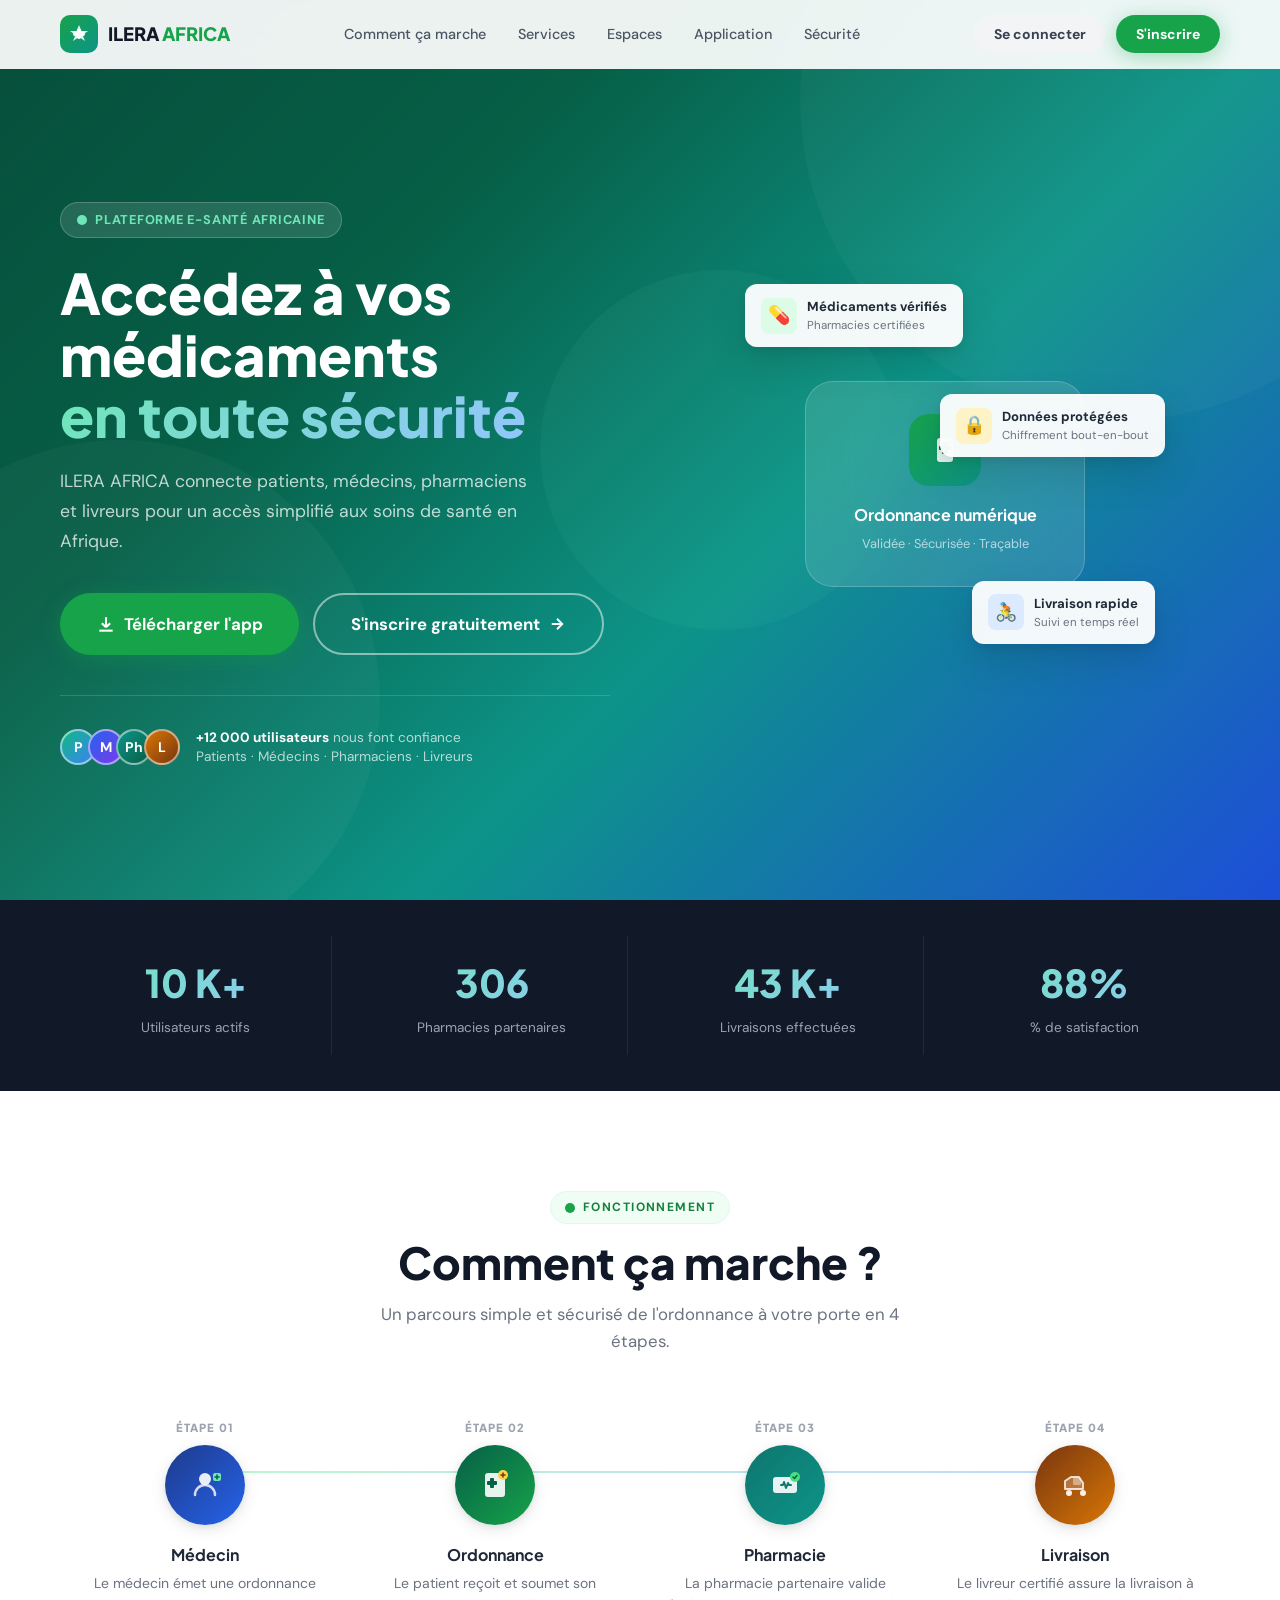
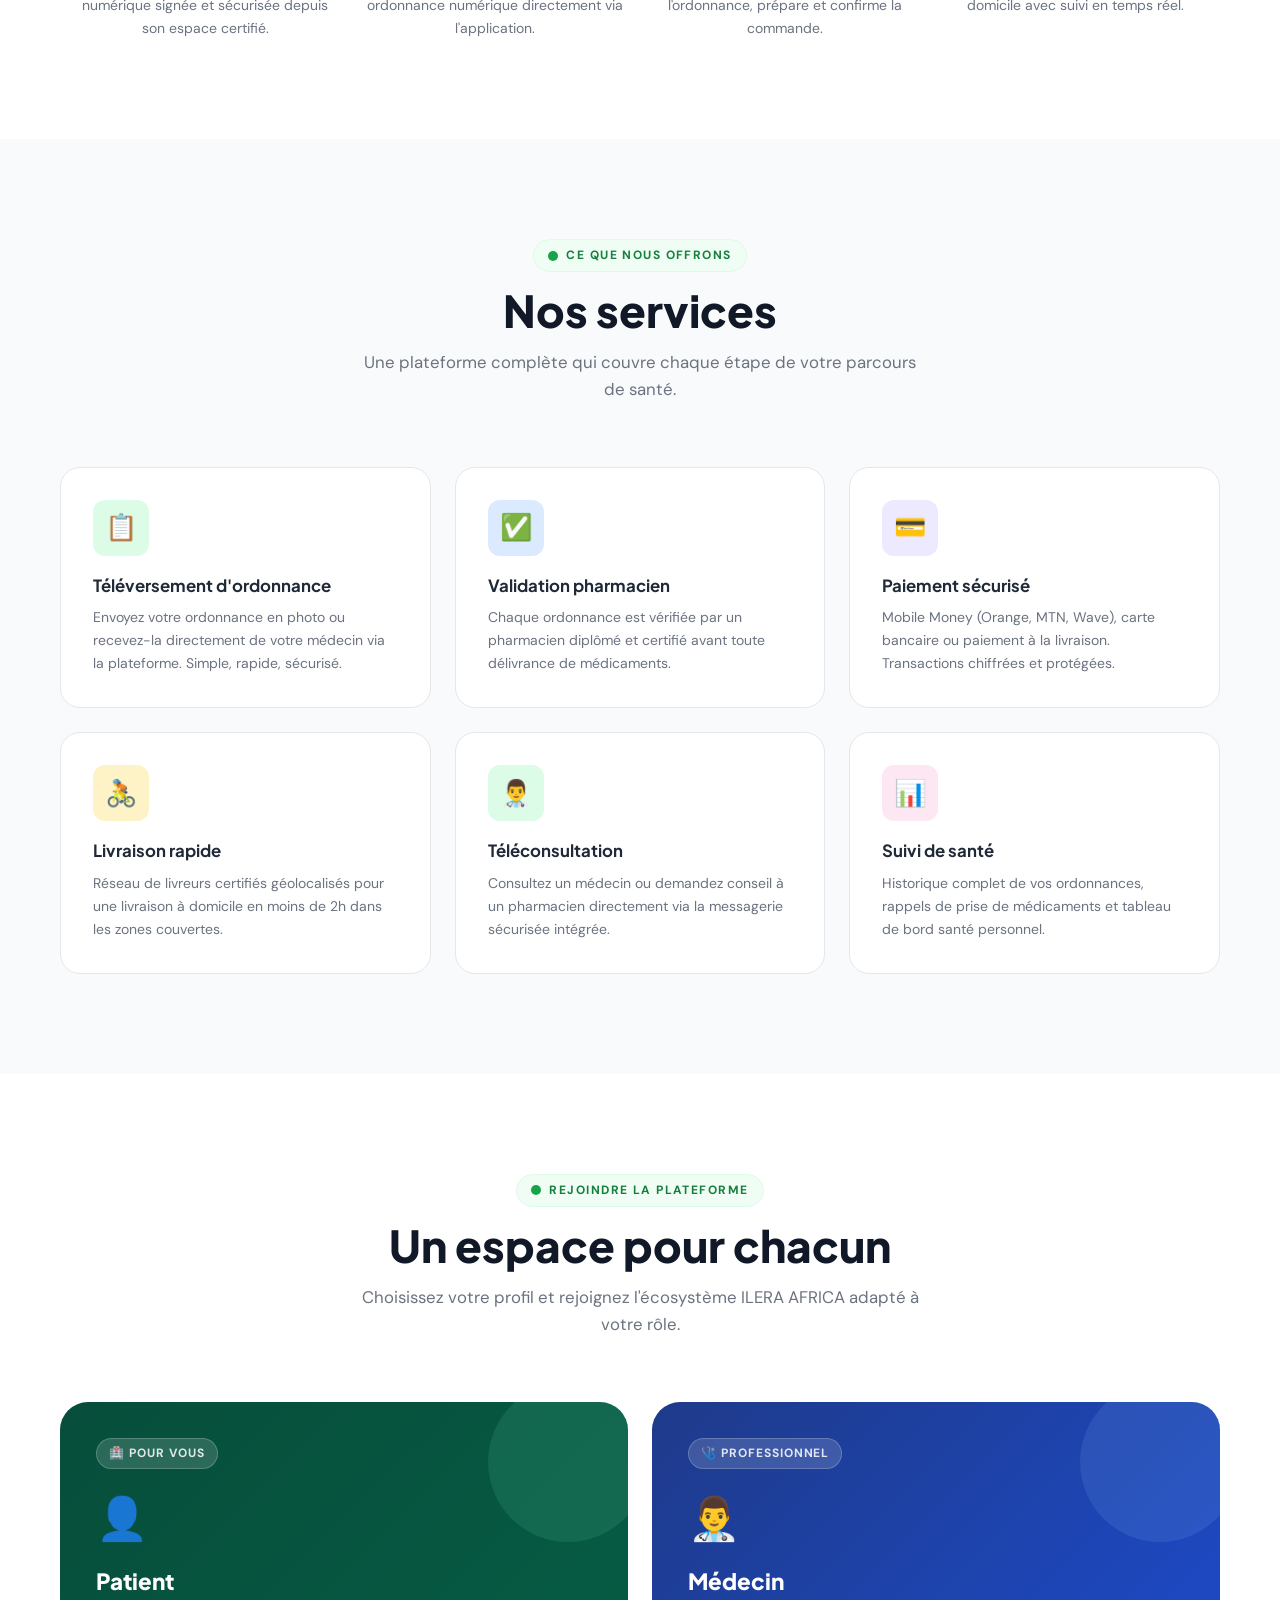
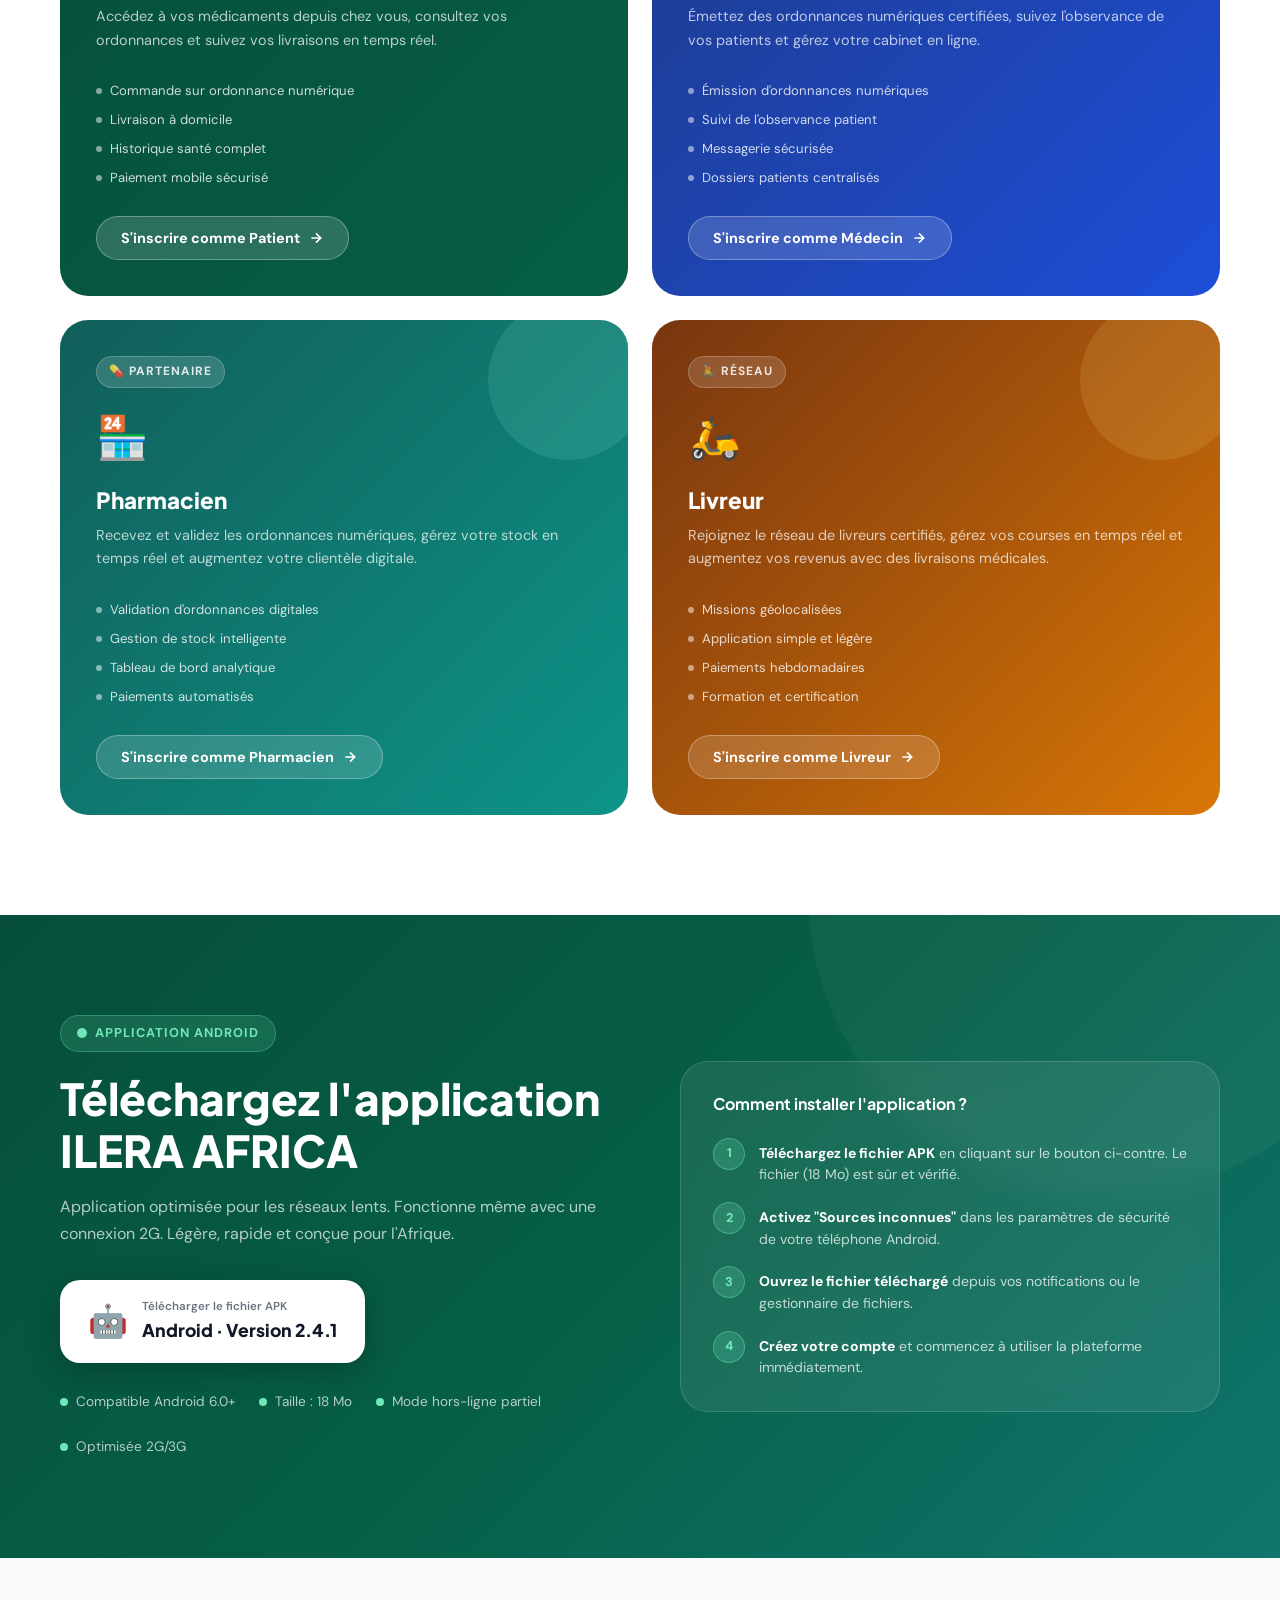
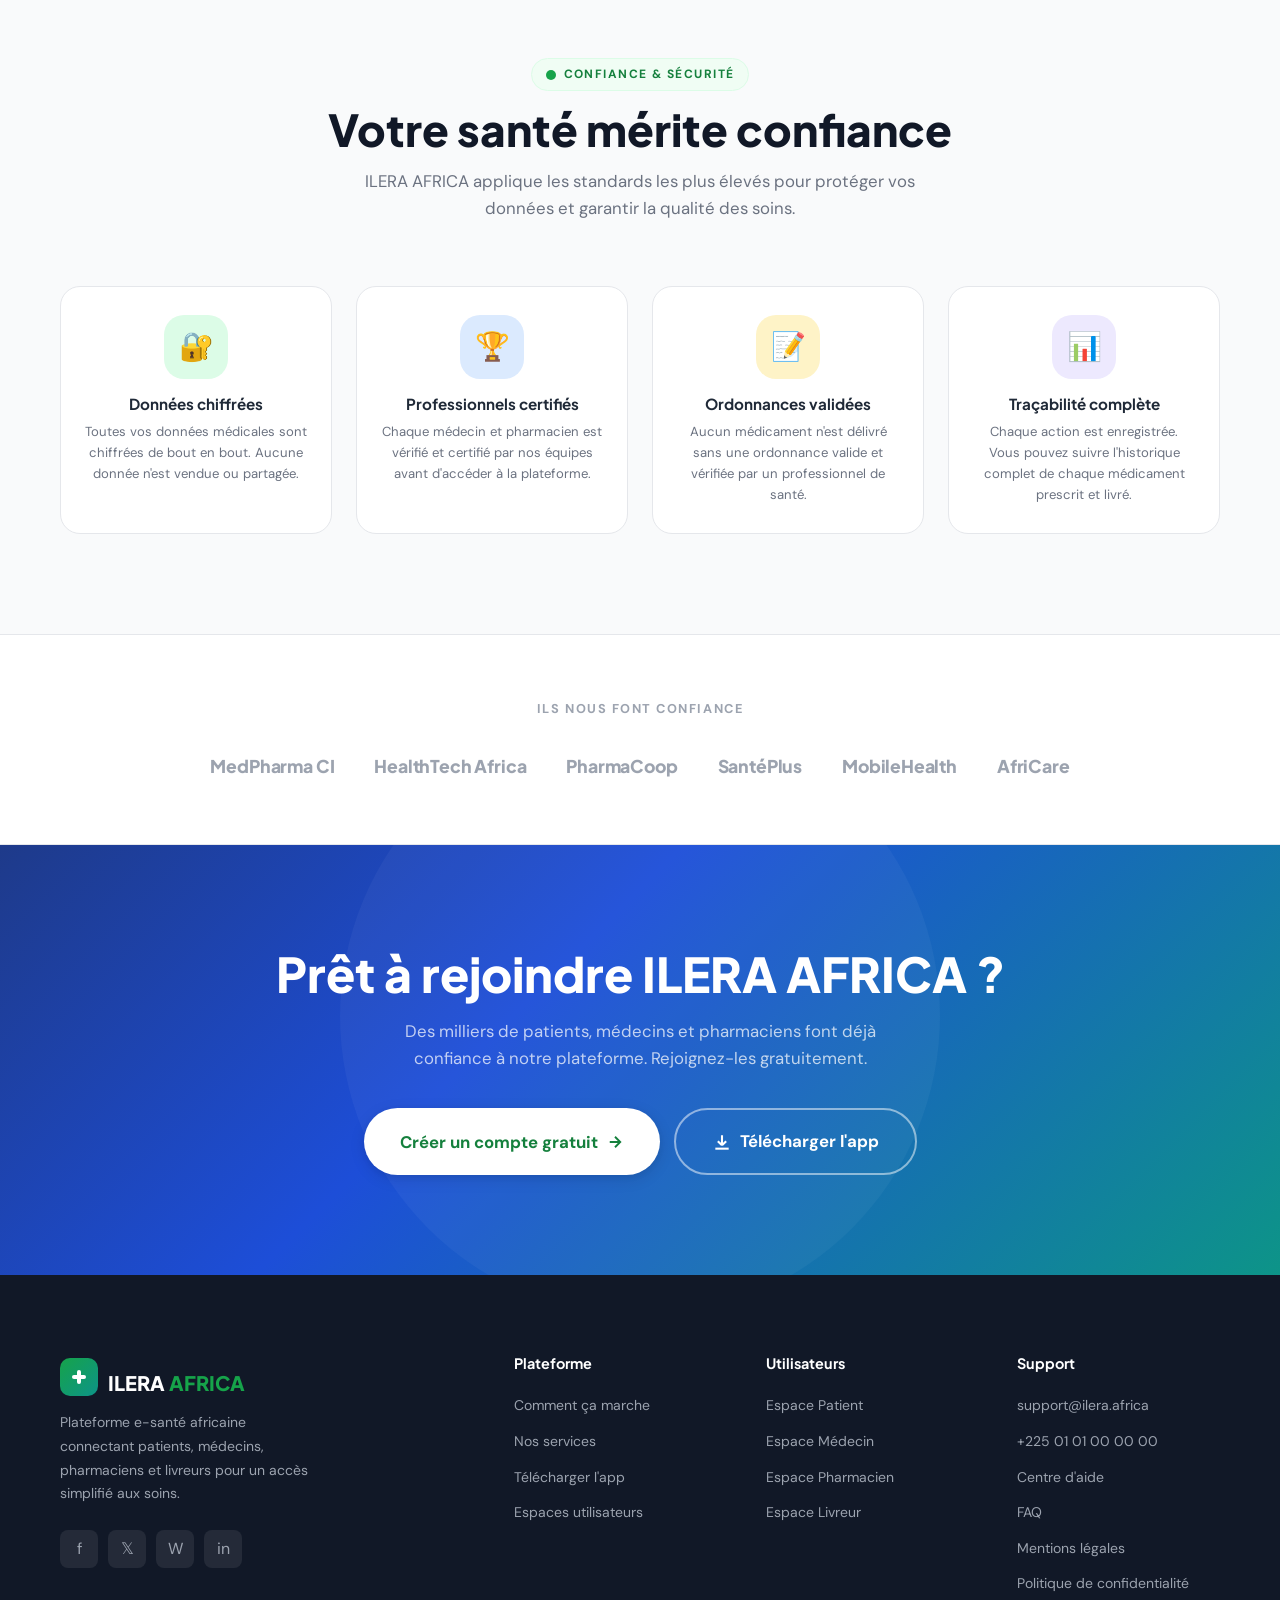
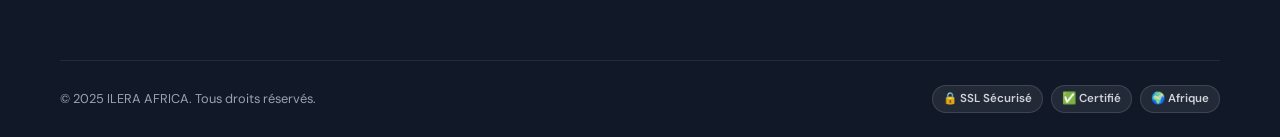
==== commit 95195659: "mise en place nav bar web" ====
--- a/landing.html
+++ b/landing.html
@@ -1496,24 +1496,18 @@
         catch(e) { return false; }
     })();
 
-    /* Si intégré dans le webFrame : masquer les éléments inutiles */
+    /* Si intégré dans le webFrame : masquer uniquement les éléments inutiles */
     if (isInMaquette) {
         document.addEventListener('DOMContentLoaded', () => {
-            // Cacher la nav sticky (la maquette a sa propre chrome)
-            const h = document.getElementById('header');
-            if (h) h.style.display = 'none';
-            // Cacher le menu mobile overlay
+            // Garder la navbar visible — elle fait partie du parcours d'inscription
+            // Cacher le menu mobile overlay (burger non pertinent dans le frame desktop)
             const mm = document.getElementById('mobile-menu');
             if (mm) mm.style.display = 'none';
-            // Cacher le floating CTA (mobile only, inutile en desktop)
+            // Cacher le floating CTA (mobile only)
             const fc = document.getElementById('floating-cta');
             if (fc) fc.style.display = 'none';
-            // Retirer le padding-top du body (réservé au header sticky)
-            document.body.style.paddingTop = '0';
+            // Retirer le padding-bottom inutile
             document.body.style.paddingBottom = '0';
-            // Décaler la hero section (n'a plus à compenser le header)
-            const hero = document.getElementById('hero');
-            if (hero) hero.style.paddingTop = '60px';
         });
     }
 
@@ -1521,30 +1515,31 @@
        NAVIGATION VERS L'APP WEB (depuis la vitrine)
        Mapping rôle → écran de connexion/inscription
     ============================================================ */
-    const ROLE_TO_WSCREEN = {
-        patient:    8,   // wscreen8  = Login patient
-        medecin:    57,  // wscreen57 = Login médecin
-        pharmacien: 16,  // wscreen16 = Dashboard pharmacien
-        livreur:    8,   // wscreen8  (pas d'espace web livreur dédié)
-        default:    8
+    // Mapping rôle → écran d'INSCRIPTION
+    const INSCRIPTION_SCREENS = {
+        patient:    9,              // wscreen9  = Formulaire inscription patient
+        medecin:    '_enrollement', // wscreen_enrollement = Formulaire professionnel
+        pharmacien: '_enrollement', // wscreen_enrollement = Formulaire professionnel
+        livreur:    '_enrollement', // wscreen_enrollement = Formulaire professionnel
+        default:    '_enrollement'
     };
 
     /**
-     * Navigue vers l'app web si intégrée, sinon ouvre la modale.
+     * Bouton "S'inscrire" par profil → formulaire d'inscription correspondant.
      * @param {string} [role] - 'patient' | 'medecin' | 'pharmacien' | 'livreur'
      */
     function handleCTA(role) {
         if (isInMaquette) {
-            const screenId = ROLE_TO_WSCREEN[role] || ROLE_TO_WSCREEN.default;
+            const screenId = INSCRIPTION_SCREENS[role] || INSCRIPTION_SCREENS.default;
             window.parent.goToWebScreen(screenId);
         } else {
             openModal(role);
         }
     }
 
-    /** Connexion rapide → login patient */
+    /** Bouton "Se connecter" → écran de login universel avec sélection de profil */
     function handleLogin() {
-        if (isInMaquette) { window.parent.goToWebScreen(ROLE_TO_WSCREEN.patient); }
+        if (isInMaquette) { window.parent.goToWebScreen(8); }
         else { openModal(); }
     }
 
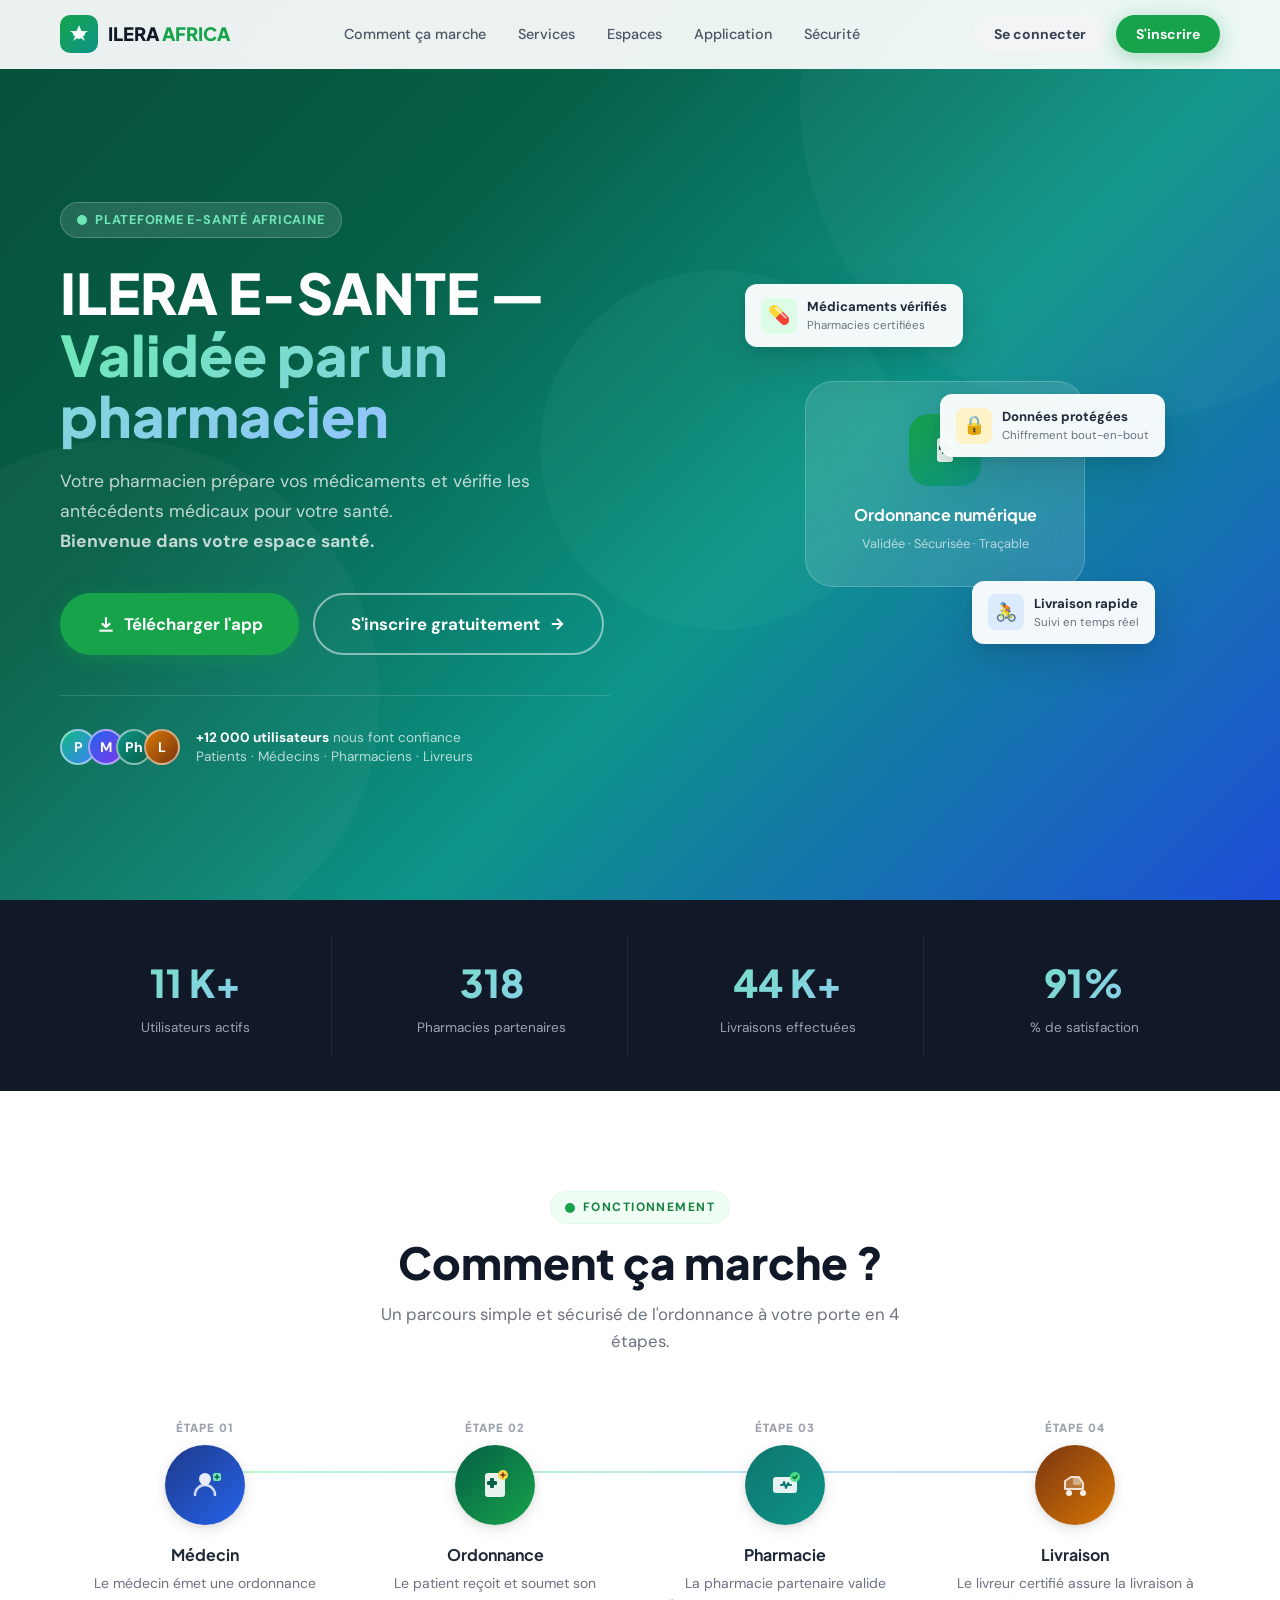
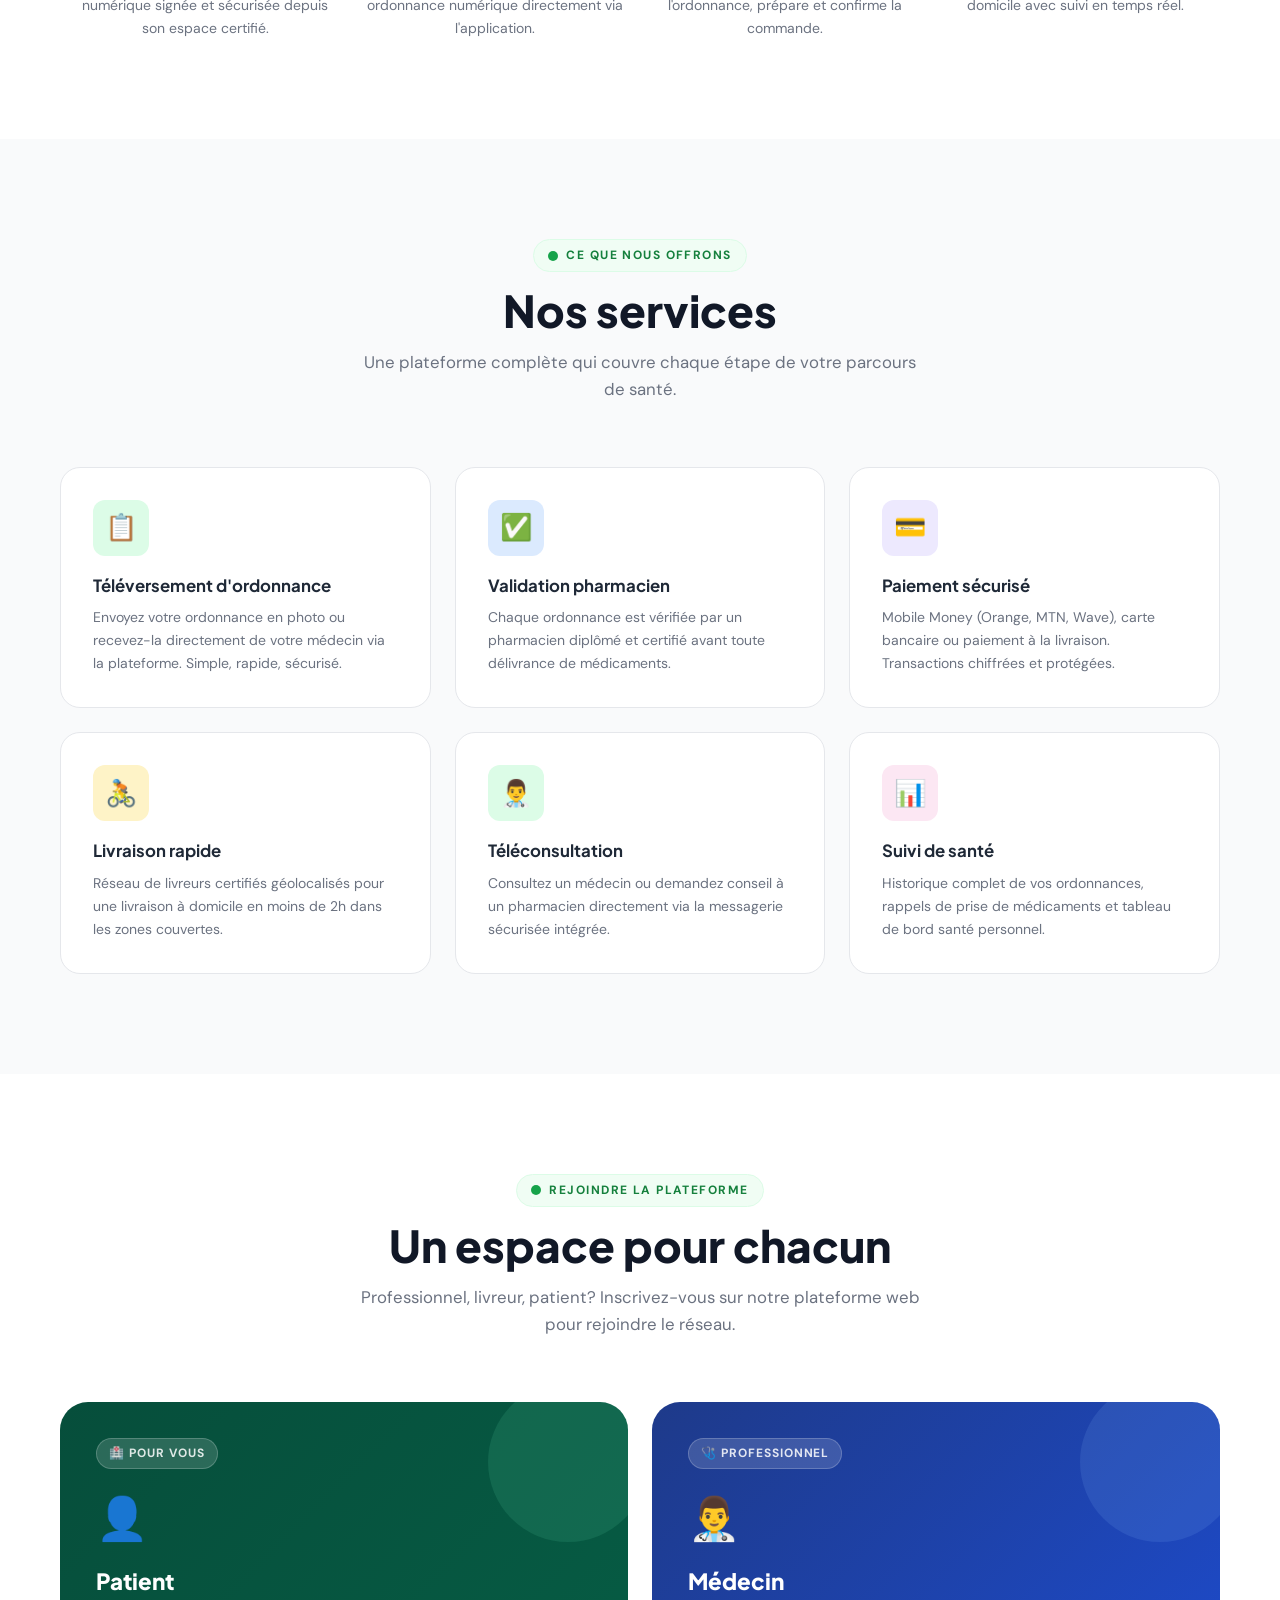
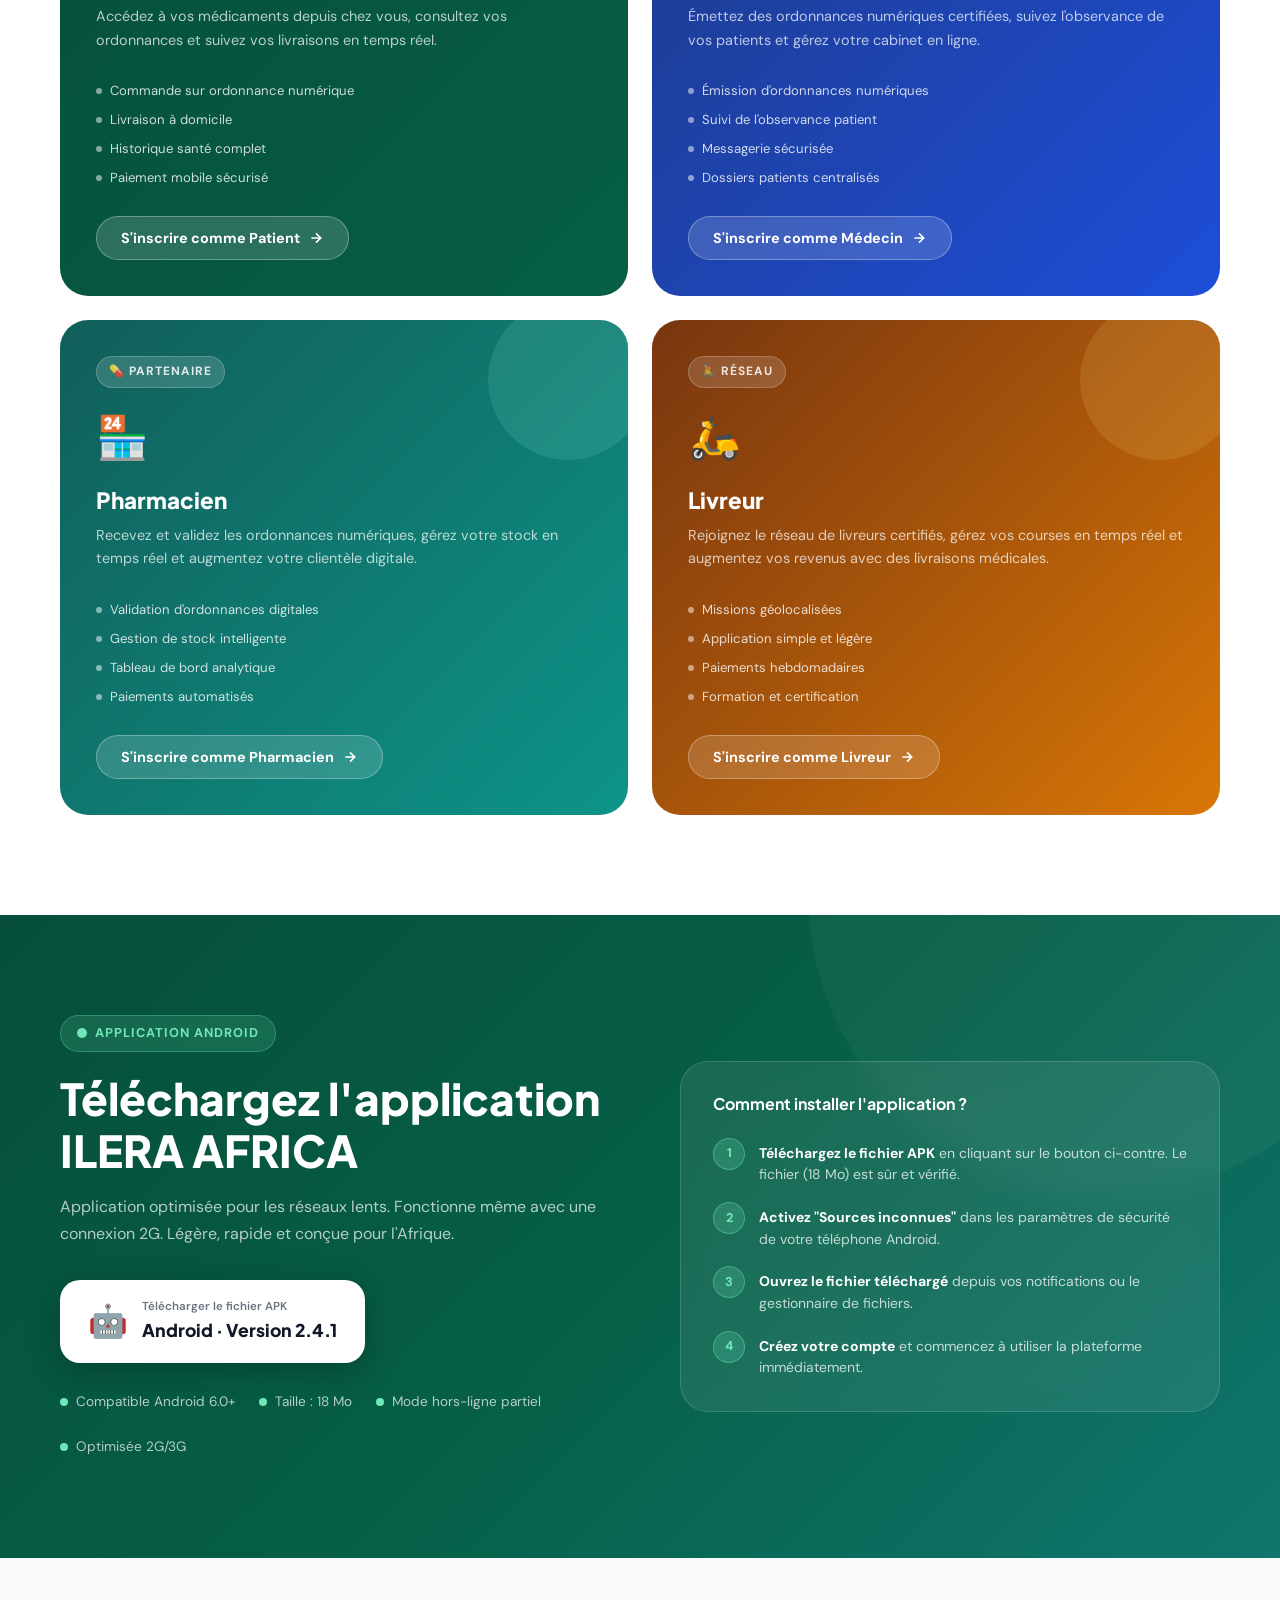
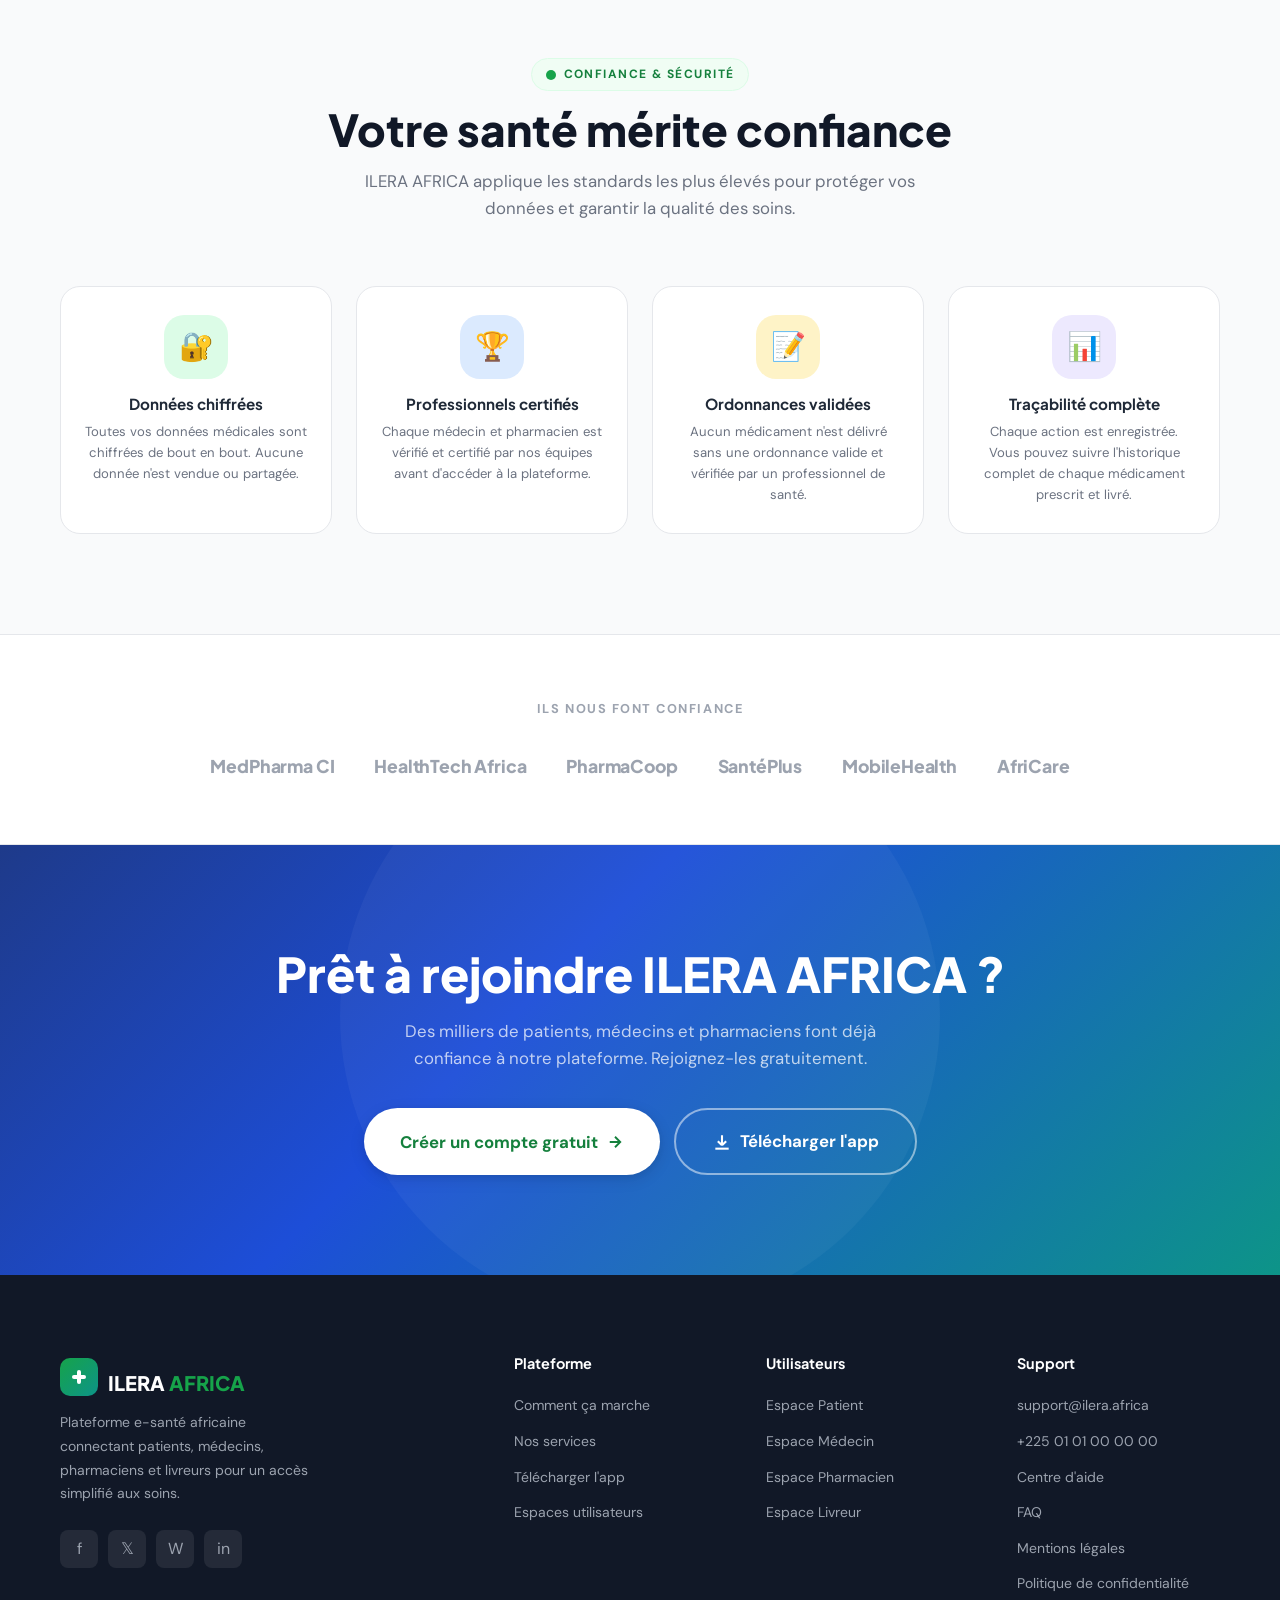
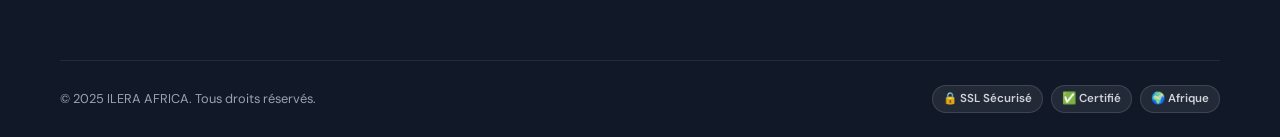
==== commit f73dfa3f: "cor" ====
--- a/landing.html
+++ b/landing.html
@@ -884,12 +884,11 @@
                     Plateforme e-santé africaine
                 </div>
                 <h1 class="hero-title">
-                    Accédez à vos médicaments<br>
-                    <span class="highlight">en toute sécurité</span>
+                    ILERA E-SANTE — <br>
+                    <span class="highlight">Validée par un pharmacien</span>
                 </h1>
                 <p class="hero-sub">
-                    ILERA AFRICA connecte patients, médecins, pharmaciens et livreurs
-                    pour un accès simplifié aux soins de santé en Afrique.
+                    Votre pharmacien prépare vos médicaments et vérifie les antécédents médicaux pour votre santé.<br><strong>Bienvenue dans votre espace santé.</strong>
                 </p>
                 <div class="hero-actions">
                     <a href="#download" class="btn btn-primary btn-lg">
@@ -1126,7 +1125,7 @@
                 Rejoindre la plateforme
             </span>
             <h2 class="section-title reveal reveal-delay-1">Un espace pour chacun</h2>
-            <p class="section-sub reveal reveal-delay-2">Choisissez votre profil et rejoignez l'écosystème ILERA AFRICA adapté à votre rôle.</p>
+            <p class="section-sub reveal reveal-delay-2">Professionnel, livreur, patient? Inscrivez-vous sur notre plateforme web pour rejoindre le réseau.</p>
         </div>
 
         <div class="users-grid">
@@ -1479,7 +1478,7 @@
             <input type="password" class="form-input" placeholder="Minimum 8 caractères">
         </div>
 
-        <button class="form-submit">Créer mon compte gratuitement →</button>
+        <button class="form-submit" onclick="submitModal()">Créer mon compte gratuitement →</button>
     </div>
 </div>
 
@@ -1516,30 +1515,36 @@
        Mapping rôle → écran de connexion/inscription
     ============================================================ */
     // Mapping rôle → écran d'INSCRIPTION
-    const INSCRIPTION_SCREENS = {
-        patient:    9,              // wscreen9  = Formulaire inscription patient
-        medecin:    '_enrollement', // wscreen_enrollement = Formulaire professionnel
-        pharmacien: '_enrollement', // wscreen_enrollement = Formulaire professionnel
-        livreur:    '_enrollement', // wscreen_enrollement = Formulaire professionnel
-        default:    '_enrollement'
-    };
+    // Vérifie si on est dans la maquette au moment de l'appel
+    function checkInMaquette() {
+        try { return window.parent !== window && typeof window.parent.goToWebScreen === 'function'; }
+        catch(e) { return false; }
+    }
 
     /**
-     * Bouton "S'inscrire" par profil → formulaire d'inscription correspondant.
+     * Tous les boutons "S'inscrire" → ilera.africa/inscription (wscreen_enrollement)
+     * + pré-sélection automatique du profil si fourni.
      * @param {string} [role] - 'patient' | 'medecin' | 'pharmacien' | 'livreur'
      */
     function handleCTA(role) {
-        if (isInMaquette) {
-            const screenId = INSCRIPTION_SCREENS[role] || INSCRIPTION_SCREENS.default;
-            window.parent.goToWebScreen(screenId);
+        if (checkInMaquette()) {
+            window.parent.goToWebScreen('_enrollement');
+            // Pré-sélectionner le profil dans le formulaire après navigation
+            if (role) {
+                setTimeout(function() {
+                    if (typeof window.parent.enrollSelectProfile === 'function') {
+                        window.parent.enrollSelectProfile(role);
+                    }
+                }, 80);
+            }
         } else {
             openModal(role);
         }
     }
 
-    /** Bouton "Se connecter" → écran de login universel avec sélection de profil */
+    /** Bouton "Se connecter" → écran de login universel */
     function handleLogin() {
-        if (isInMaquette) { window.parent.goToWebScreen(8); }
+        if (checkInMaquette()) { window.parent.goToWebScreen(8); }
         else { openModal(); }
     }
 
@@ -1595,6 +1600,39 @@
         btn.classList.add('selected');
     }
 
+    // Soumission du formulaire modal → redirige vers le bon écran d'inscription
+    function submitModal() {
+        // Re-vérification au moment du clic (isInMaquette peut avoir échoué au chargement)
+        const inFrame = (function() {
+            try { return window.parent !== window && typeof window.parent.goToWebScreen === 'function'; }
+            catch(e) { return false; }
+        })();
+
+        const selected = document.querySelector('.role-btn.selected');
+        const role = selected ? selected.dataset.role : null;
+
+        if (inFrame) {
+            closeModal();
+            // Tous les profils → ilera.africa/inscription
+            window.parent.goToWebScreen('_enrollement');
+            if (role) {
+                setTimeout(function() {
+                    if (typeof window.parent.enrollSelectProfile === 'function') {
+                        window.parent.enrollSelectProfile(role);
+                    }
+                }, 80);
+            }
+        } else {
+            // Mode standalone : feedback visuel simple
+            const btn = document.querySelector('.form-submit');
+            if (btn) {
+                btn.textContent = '✅ Dossier reçu — Vérifiez votre email !';
+                btn.style.background = '#059669';
+                setTimeout(() => closeModal(), 2200);
+            }
+        }
+    }
+
     /* ============================================================
        SCROLL REVEAL
     ============================================================ */
